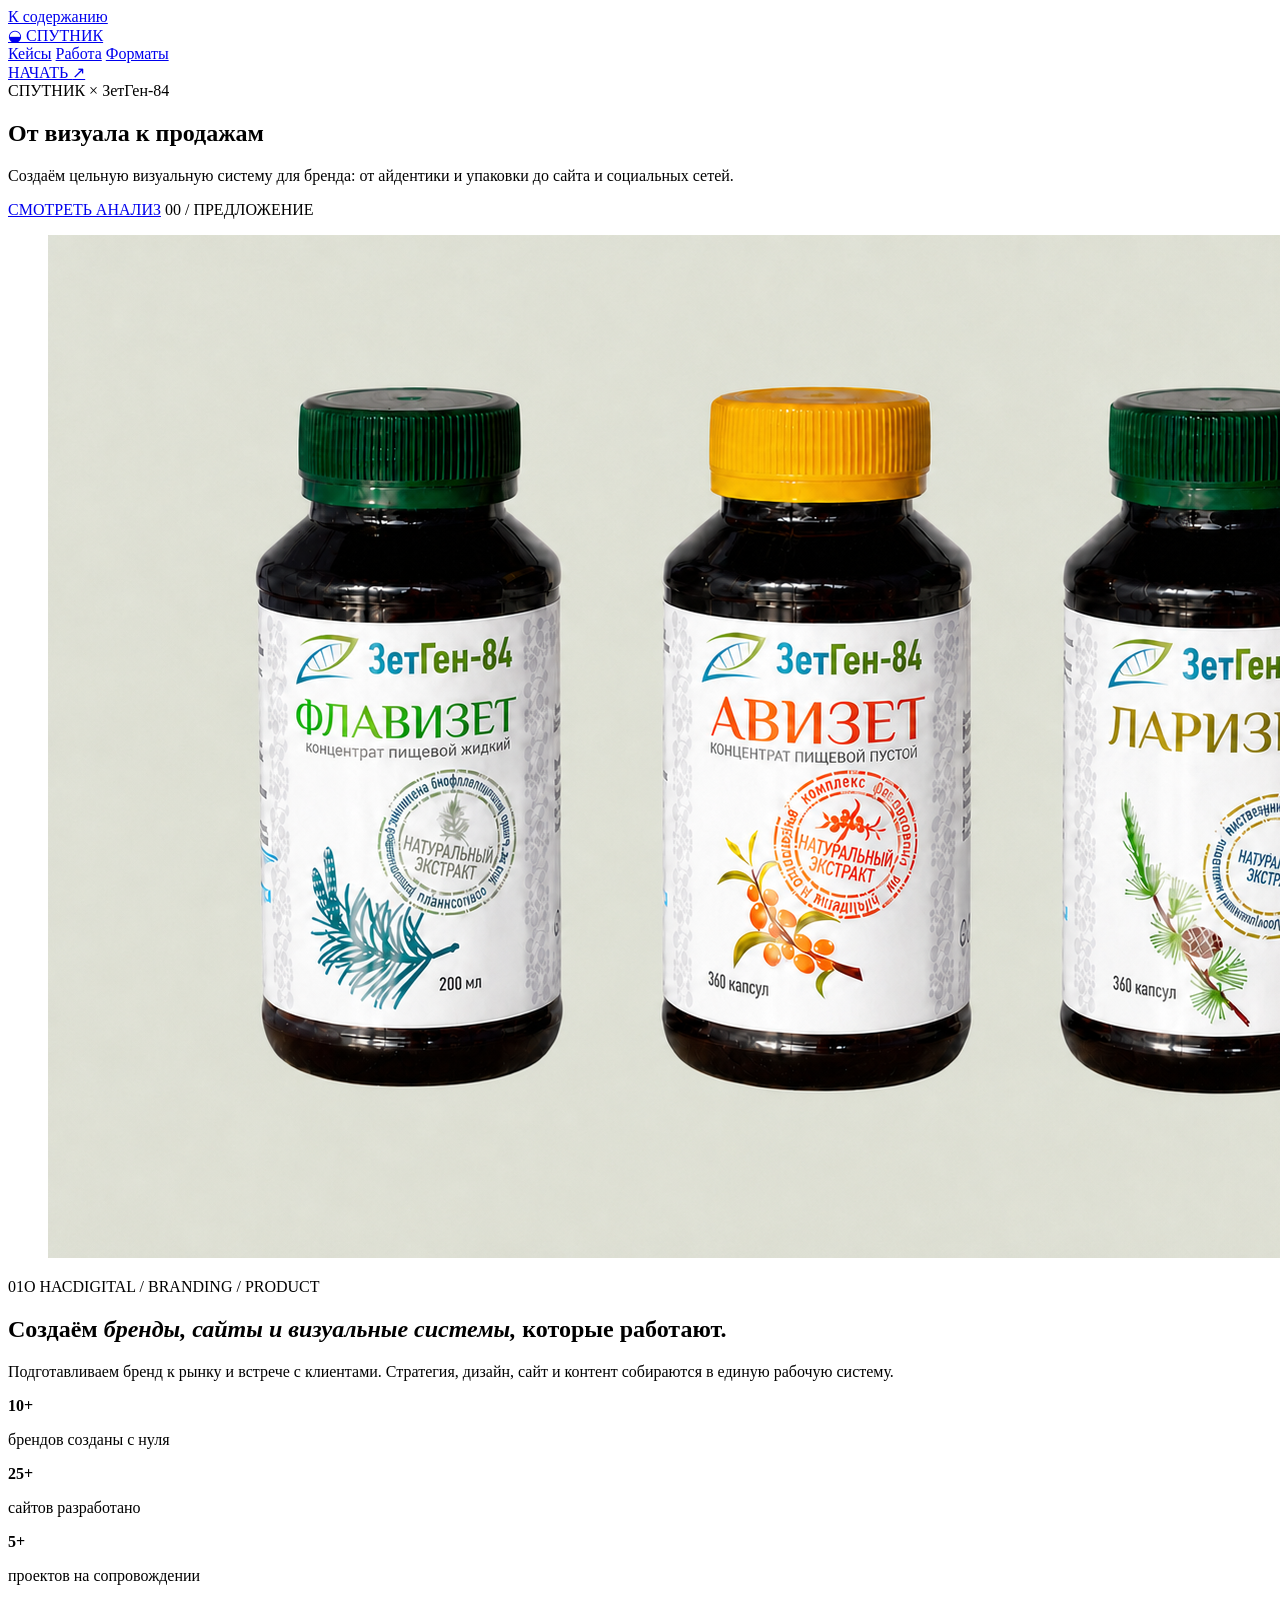
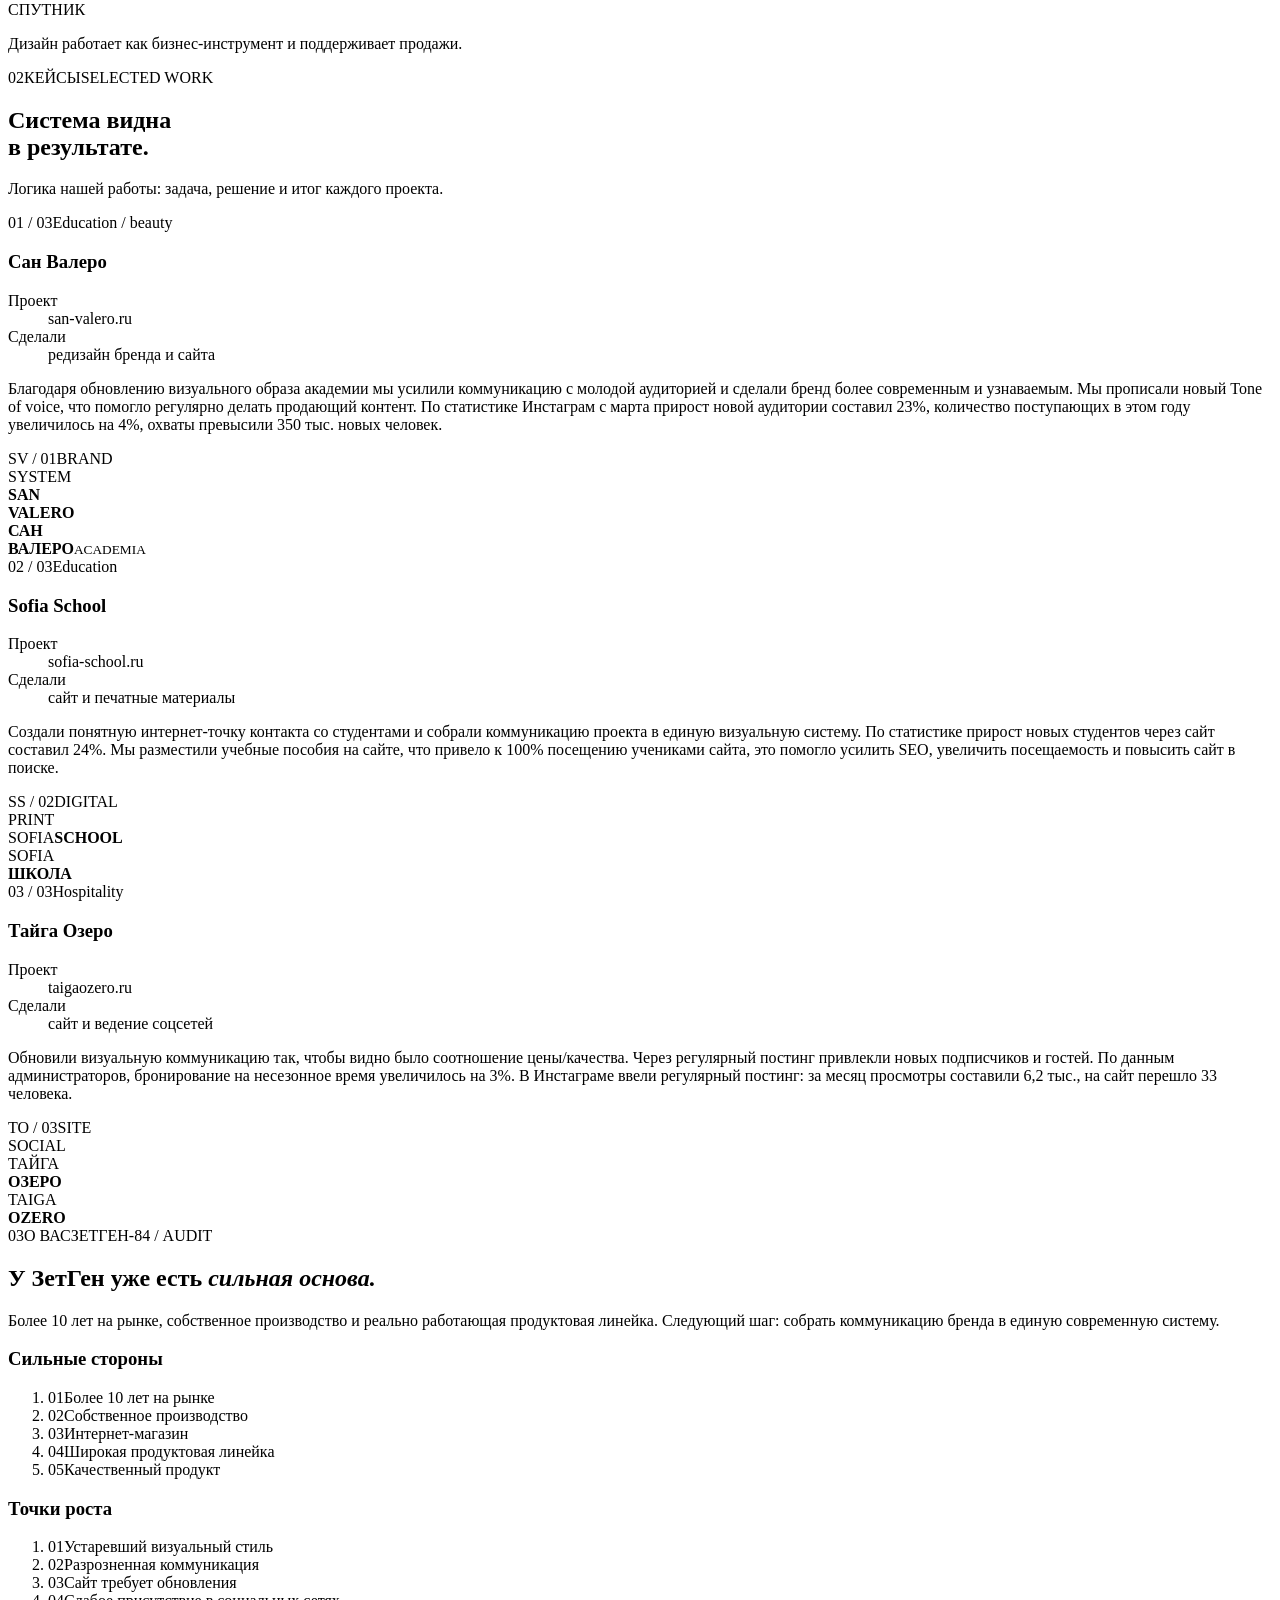
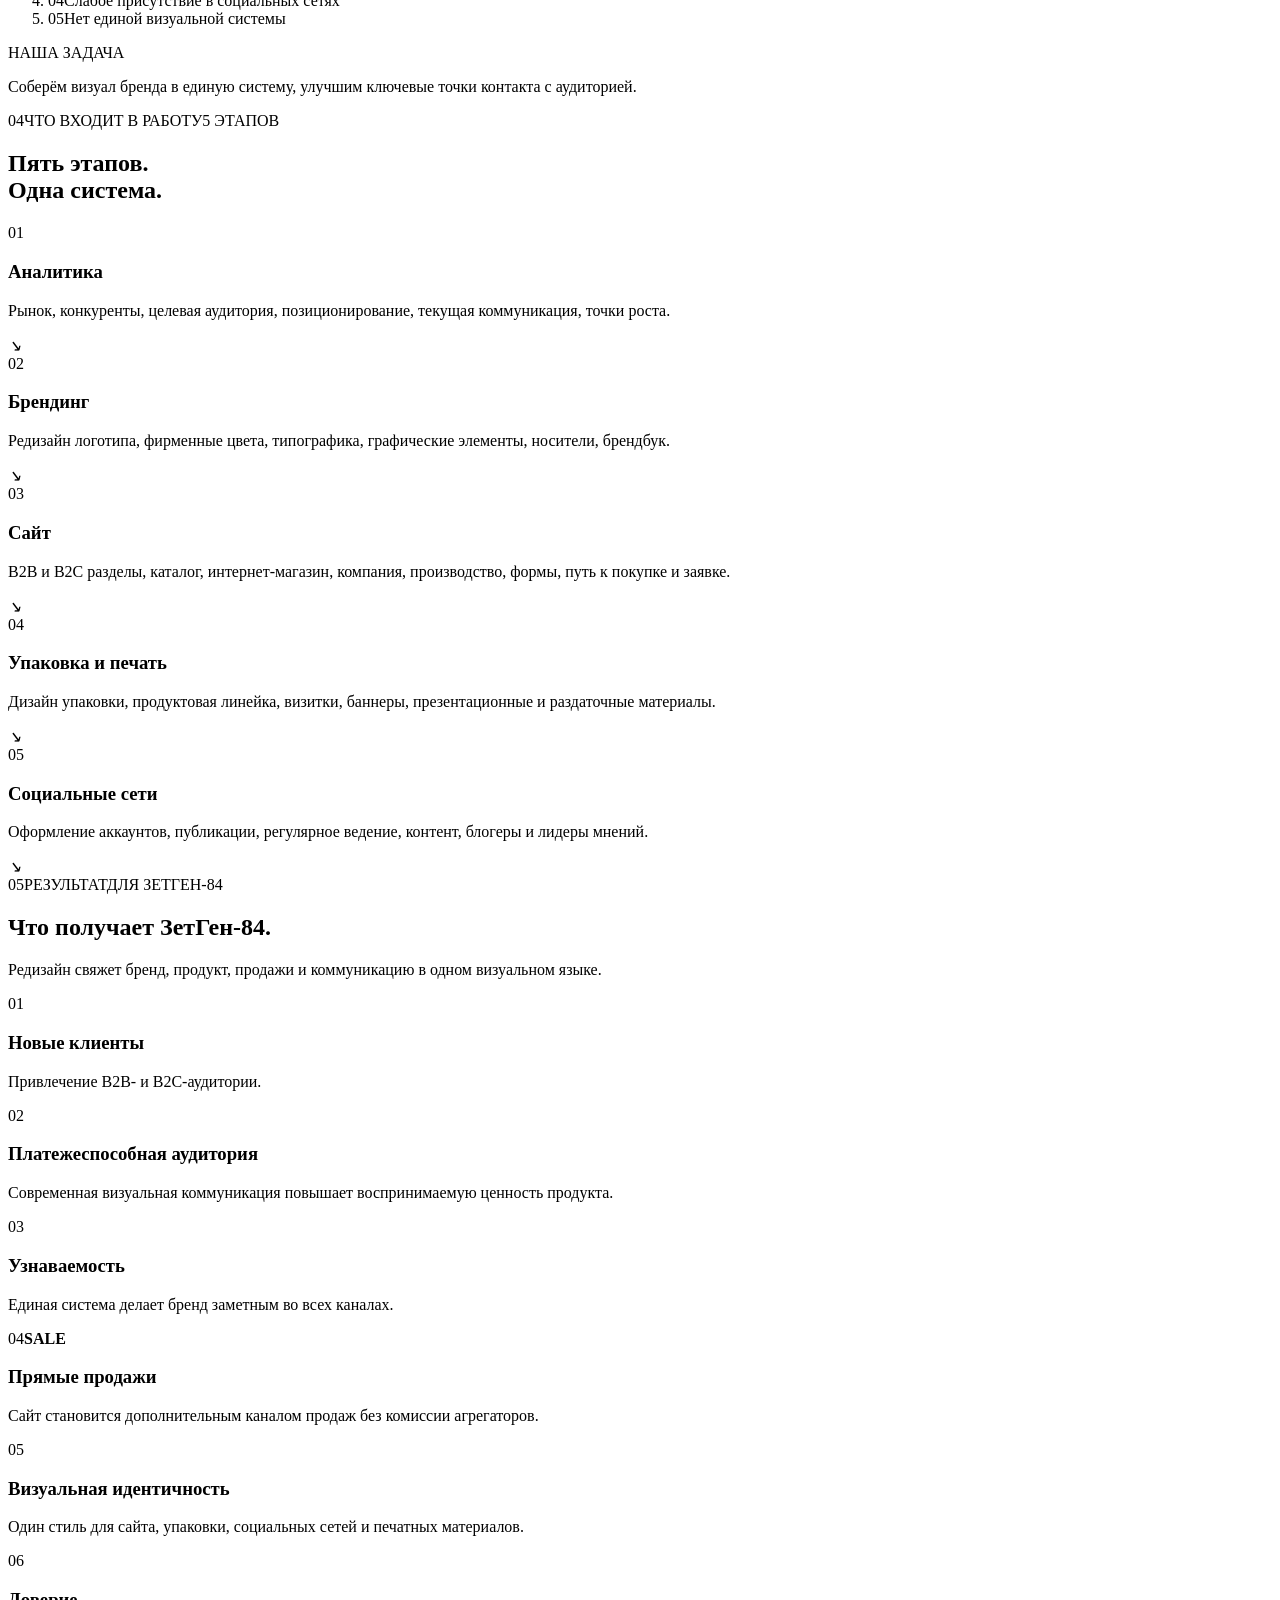
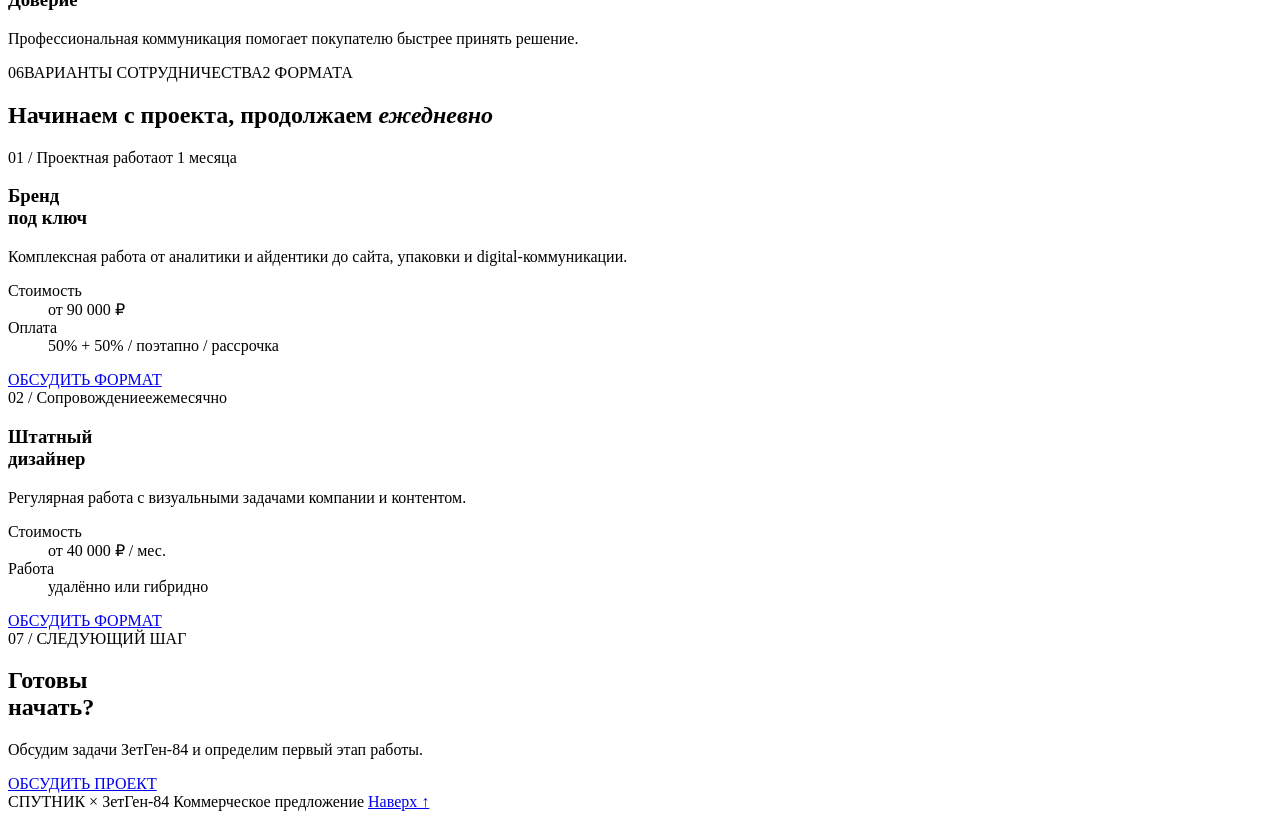
==== final/index.html @ eaac7131 "Add final Figma implementation" ====
<!doctype html>
<html lang="ru">
<head>
  <meta charset="utf-8">
  <meta name="viewport" content="width=device-width, initial-scale=1, viewport-fit=cover">
  <meta name="theme-color" content="#f1f2e9">
  <meta name="description" content="Коммерческое предложение агентства СПУТНИК для ЗетГен-84: брендинг, сайт, упаковка и digital-коммуникация.">
  <title>СПУТНИК × ЗетГен-84 — Final</title>
  <link rel="preconnect" href="https://fonts.googleapis.com">
  <link rel="preconnect" href="https://fonts.gstatic.com" crossorigin>
  <link href="https://fonts.googleapis.com/css2?family=Inter:wght@400;500;600;700&display=swap" rel="stylesheet">
  <link rel="preload" as="image" href="../assets/zetgen-products-clean-ru.png">
  <link rel="stylesheet" href="styles.css">
</head>
<body>
  <a class="skip-link" href="#content">К содержанию</a>
  <div class="page-progress" aria-hidden="true"><span id="pageProgress"></span></div>

  <header class="topbar" id="topbar">
    <a class="brand" href="#hero" aria-label="СПУТНИК — к началу страницы">
      <span class="brand-symbol" aria-hidden="true">◒</span>
      <span>СПУТНИК</span>
    </a>
    <nav class="nav" aria-label="Разделы предложения">
      <a href="#cases">Кейсы</a>
      <a href="#scope">Работа</a>
      <a href="#formats">Форматы</a>
    </nav>
    <a class="nav-cta" href="#final">НАЧАТЬ <span>↗</span></a>
  </header>

  <main id="content">
    <section class="hero" id="hero" aria-labelledby="hero-title">
      <div class="hero-copy">
        <span class="eyebrow reveal">СПУТНИК × ЗетГен-84</span>
        <h1 class="hero-title reveal" id="hero-title">
          <span>От визуала</span>
          <span>к продажам</span>
        </h1>
        <p class="hero-lead reveal">Создаём цельную визуальную систему для бренда: от айдентики и упаковки до сайта и социальных сетей.</p>
        <div class="hero-actions reveal">
          <a class="button button-dark" href="#diagnosis">СМОТРЕТЬ АНАЛИЗ</a>
          <span>00 / ПРЕДЛОЖЕНИЕ</span>
        </div>
      </div>

      <figure class="hero-product reveal">
        <div class="hero-green-base"></div>
        <img src="../assets/zetgen-products-clean-ru.png" alt="Продукция ЗетГен-84" width="1537" height="1023" fetchpriority="high" decoding="async">
      </figure>
      <div class="glass-orbit orbit-a" aria-hidden="true"></div>
      <div class="glass-orbit orbit-b" aria-hidden="true"></div>
    </section>

    <section class="section about" id="about" aria-labelledby="about-title">
      <div class="section-rule reveal"><span>01</span><span>О НАС</span><span>DIGITAL / BRANDING / PRODUCT</span></div>
      <div class="about-intro">
        <h2 class="display reveal" id="about-title">Создаём <em>бренды, сайты и визуальные системы,</em> которые работают.</h2>
        <p class="lead reveal">Подготавливаем бренд к рынку и встрече с клиентами. Стратегия, дизайн, сайт и контент собираются в единую рабочую систему.</p>
      </div>
      <div class="metrics">
        <article class="metric reveal"><strong>10+</strong><p>брендов созданы с нуля</p></article>
        <article class="metric reveal"><strong>25+</strong><p>сайтов разработано</p></article>
        <article class="metric reveal"><strong>5+</strong><p>проектов на сопровождении</p></article>
        <article class="metric metric-note reveal"><span>СПУТНИК</span><p>Дизайн работает как бизнес-инструмент и поддерживает продажи.</p></article>
      </div>
    </section>

    <section class="cases" id="cases" aria-labelledby="cases-title">
      <div class="section cases-head">
        <div class="section-rule section-rule-light reveal"><span>02</span><span>КЕЙСЫ</span><span>SELECTED WORK</span></div>
        <h2 class="display display-light reveal" id="cases-title">Система видна<br>в результате.</h2>
        <p class="lead lead-light reveal">Логика нашей работы: задача, решение и итог каждого проекта.</p>
      </div>

      <div class="case-rail drag-scroll" id="caseRail" tabindex="0" aria-label="Кейсы СПУТНИК">
        <article class="case-card">
          <div class="case-copy">
            <div class="case-top"><span>01 / 03</span><span>Education / beauty</span></div>
            <h3>Сан Валеро</h3>
            <dl>
              <div><dt>Проект</dt><dd>san-valero.ru</dd></div>
              <div><dt>Сделали</dt><dd>редизайн бренда и сайта</dd></div>
            </dl>
            <p>Благодаря обновлению визуального образа академии мы усилили коммуникацию с молодой аудиторией и сделали бренд более современным и узнаваемым. Мы прописали новый Tone of voice, что помогло регулярно делать продающий контент. По статистике Инстаграм с марта прирост новой аудитории составил 23%, количество поступающих в этом году увеличилось на 4%, охваты превысили 350 тыс. новых человек.</p>
          </div>
          <div class="case-poster poster-san" aria-hidden="true">
            <div class="poster-grid"></div>
            <span class="poster-code">SV / 01</span><span class="poster-side">BRAND<br>SYSTEM</span>
            <div class="device device-laptop"><div class="screen screen-pink"><b>SAN<br>VALERO</b></div></div>
            <div class="floating-sheet"><b>САН<br>ВАЛЕРО</b><small>ACADEMIA</small></div>
          </div>
        </article>

        <article class="case-card">
          <div class="case-copy">
            <div class="case-top"><span>02 / 03</span><span>Education</span></div>
            <h3>Sofia School</h3>
            <dl>
              <div><dt>Проект</dt><dd>sofia-school.ru</dd></div>
              <div><dt>Сделали</dt><dd>сайт и печатные материалы</dd></div>
            </dl>
            <p>Создали понятную интернет-точку контакта со студентами и собрали коммуникацию проекта в единую визуальную систему. По статистике прирост новых студентов через сайт составил 24%. Мы разместили учебные пособия на сайте, что привело к 100% посещению учениками сайта, это помогло усилить SEO, увеличить посещаемость и повысить сайт в поиске.</p>
          </div>
          <div class="case-poster poster-sofia" aria-hidden="true">
            <div class="poster-grid"></div>
            <span class="poster-code">SS / 02</span><span class="poster-side">DIGITAL<br>PRINT</span>
            <div class="book"><span>SOFIA</span><b>SCHOOL</b></div>
            <div class="phone"><div class="phone-screen">SOFIA<br><strong>ШКОЛА</strong></div></div>
            <div class="hand-shape"></div>
          </div>
        </article>

        <article class="case-card">
          <div class="case-copy">
            <div class="case-top"><span>03 / 03</span><span>Hospitality</span></div>
            <h3>Тайга Озеро</h3>
            <dl>
              <div><dt>Проект</dt><dd>taigaozero.ru</dd></div>
              <div><dt>Сделали</dt><dd>сайт и ведение соцсетей</dd></div>
            </dl>
            <p>Обновили визуальную коммуникацию так, чтобы видно было соотношение цены/качества. Через регулярный постинг привлекли новых подписчиков и гостей. По данным администраторов, бронирование на несезонное время увеличилось на 3%. В Инстаграме ввели регулярный постинг: за месяц просмотры составили 6,2 тыс., на сайт перешло 33 человека.</p>
          </div>
          <div class="case-poster poster-taiga" aria-hidden="true">
            <div class="poster-grid"></div>
            <span class="poster-code">ТО / 03</span><span class="poster-side">SITE<br>SOCIAL</span>
            <div class="desktop-screen"><div>ТАЙГА<br><b>ОЗЕРО</b></div></div>
            <div class="phone phone-taiga"><div class="phone-screen">TAIGA<br><strong>OZERO</strong></div></div>
          </div>
        </article>
      </div>
      <div class="rail-progress" aria-hidden="true"><span id="caseProgress"></span></div>
    </section>

    <section class="section diagnosis" id="diagnosis" aria-labelledby="diagnosis-title">
      <div class="section-rule reveal"><span>03</span><span>О ВАС</span><span>ЗЕТГЕН-84 / AUDIT</span></div>
      <div class="diagnosis-grid">
        <div class="diagnosis-copy">
          <h2 class="display reveal" id="diagnosis-title">У ЗетГен уже есть <em>сильная основа.</em></h2>
          <p class="lead reveal">Более 10 лет на рынке, собственное производство и реально работающая продуктовая линейка. Следующий шаг: собрать коммуникацию бренда в единую современную систему.</p>
        </div>
        <div class="audit-wrap">
          <article class="audit audit-positive reveal">
            <h3>Сильные стороны</h3>
            <ol>
              <li><span>01</span>Более 10 лет на рынке</li>
              <li><span>02</span>Собственное производство</li>
              <li><span>03</span>Интернет-магазин</li>
              <li><span>04</span>Широкая продуктовая линейка</li>
              <li><span>05</span>Качественный продукт</li>
            </ol>
          </article>
          <article class="audit audit-growth reveal">
            <h3>Точки роста</h3>
            <ol>
              <li><span>01</span>Устаревший визуальный стиль</li>
              <li><span>02</span>Разрозненная коммуникация</li>
              <li><span>03</span>Сайт требует обновления</li>
              <li><span>04</span>Слабое присутствие в социальных сетях</li>
              <li><span>05</span>Нет единой визуальной системы</li>
            </ol>
          </article>
        </div>
      </div>
      <div class="diagnosis-outcome reveal"><span>НАША ЗАДАЧА</span><p>Соберём визуал бренда в единую систему, улучшим ключевые точки контакта с аудиторией.</p></div>
    </section>

    <section class="scope" id="scope" aria-labelledby="scope-title">
      <div class="section">
        <div class="section-rule section-rule-light reveal"><span>04</span><span>ЧТО ВХОДИТ В РАБОТУ</span><span>5 ЭТАПОВ</span></div>
        <h2 class="display display-light scope-title reveal" id="scope-title">Пять этапов.<br>Одна система.</h2>
        <div class="scope-list">
          <article class="scope-row reveal"><span>01</span><h3>Аналитика</h3><p>Рынок, конкуренты, целевая аудитория, позиционирование, текущая коммуникация, точки роста.</p><i>↘</i></article>
          <article class="scope-row reveal"><span>02</span><h3>Брендинг</h3><p>Редизайн логотипа, фирменные цвета, типографика, графические элементы, носители, брендбук.</p><i>↘</i></article>
          <article class="scope-row reveal"><span>03</span><h3>Сайт</h3><p>B2B и B2C разделы, каталог, интернет-магазин, компания, производство, формы, путь к покупке и заявке.</p><i>↘</i></article>
          <article class="scope-row reveal"><span>04</span><h3>Упаковка и печать</h3><p>Дизайн упаковки, продуктовая линейка, визитки, баннеры, презентационные и раздаточные материалы.</p><i>↘</i></article>
          <article class="scope-row reveal"><span>05</span><h3>Социальные сети</h3><p>Оформление аккаунтов, публикации, регулярное ведение, контент, блогеры и лидеры мнений.</p><i>↘</i></article>
        </div>
      </div>
    </section>

    <section class="section benefits" id="benefits" aria-labelledby="benefits-title">
      <div class="section-rule reveal"><span>05</span><span>РЕЗУЛЬТАТ</span><span>ДЛЯ ЗЕТГЕН-84</span></div>
      <div class="benefits-head">
        <h2 class="display reveal" id="benefits-title">Что получает ЗетГен-84.</h2>
        <p class="lead reveal">Редизайн свяжет бренд, продукт, продажи и коммуникацию в одном визуальном языке.</p>
      </div>
      <div class="bento">
        <article class="benefit benefit-large reveal"><span>01</span><div><h3>Новые клиенты</h3><p>Привлечение B2B- и B2C-аудитории.</p></div></article>
        <article class="benefit benefit-dark reveal"><span>02</span><div><h3>Платежеспособная аудитория</h3><p>Современная визуальная коммуникация повышает воспринимаемую ценность продукта.</p></div></article>
        <article class="benefit benefit-line reveal"><span>03</span><div><h3>Узнаваемость</h3><p>Единая система делает бренд заметным во всех каналах.</p></div></article>
        <article class="benefit benefit-sale reveal"><span>04</span><b>SALE</b><div><h3>Прямые продажи</h3><p>Сайт становится дополнительным каналом продаж без комиссии агрегаторов.</p></div></article>
        <article class="benefit benefit-soft reveal"><span>05</span><div><h3>Визуальная идентичность</h3><p>Один стиль для сайта, упаковки, социальных сетей и печатных материалов.</p></div></article>
        <article class="benefit benefit-green reveal"><span>06</span><div><h3>Доверие</h3><p>Профессиональная коммуникация помогает покупателю быстрее принять решение.</p></div></article>
      </div>
    </section>

    <section class="formats" id="formats" aria-labelledby="formats-title">
      <div class="section">
        <div class="section-rule section-rule-light reveal"><span>06</span><span>ВАРИАНТЫ СОТРУДНИЧЕСТВА</span><span>2 ФОРМАТА</span></div>
        <h2 class="display display-light formats-title reveal" id="formats-title">Начинаем с проекта, продолжаем <em>ежедневно</em></h2>
        <div class="format-grid">
          <article class="format-card reveal">
            <div class="format-top"><span>01 / Проектная работа</span><span>от 1 месяца</span></div>
            <h3>Бренд<br>под ключ</h3>
            <p>Комплексная работа от аналитики и айдентики до сайта, упаковки и digital-коммуникации.</p>
            <dl><div><dt>Стоимость</dt><dd>от 90 000 ₽</dd></div><div><dt>Оплата</dt><dd>50% + 50% / поэтапно / рассрочка</dd></div></dl>
            <a class="button button-outline" href="#final">ОБСУДИТЬ ФОРМАТ</a>
          </article>
          <article class="format-card format-alt reveal">
            <div class="format-top"><span>02 / Сопровождение</span><span>ежемесячно</span></div>
            <h3>Штатный<br>дизайнер</h3>
            <p>Регулярная работа с визуальными задачами компании и контентом.</p>
            <dl><div><dt>Стоимость</dt><dd>от 40 000 ₽ / мес.</dd></div><div><dt>Работа</dt><dd>удалённо или гибридно</dd></div></dl>
            <a class="button button-outline" href="#final">ОБСУДИТЬ ФОРМАТ</a>
          </article>
        </div>
      </div>
    </section>

    <section class="final" id="final" aria-labelledby="final-title">
      <div class="final-grid" aria-hidden="true"></div>
      <div class="final-copy reveal">
        <span>07 / СЛЕДУЮЩИЙ ШАГ</span>
        <h2 id="final-title">Готовы<br>начать?</h2>
        <p>Обсудим задачи ЗетГен-84 и определим первый этап работы.</p>
        <a class="button button-white" href="https://t.me/zayra61" target="_blank" rel="noopener noreferrer">ОБСУДИТЬ ПРОЕКТ</a>
      </div>
      <div class="final-object" aria-hidden="true"><div class="lens lens-a"></div><div class="lens lens-b"></div></div>
      <footer class="footer">
        <span>СПУТНИК × ЗетГен-84</span>
        <span>Коммерческое предложение</span>
        <a href="#hero">Наверх ↑</a>
      </footer>
    </section>
  </main>

  <script src="app.js" defer></script>
</body>
</html>
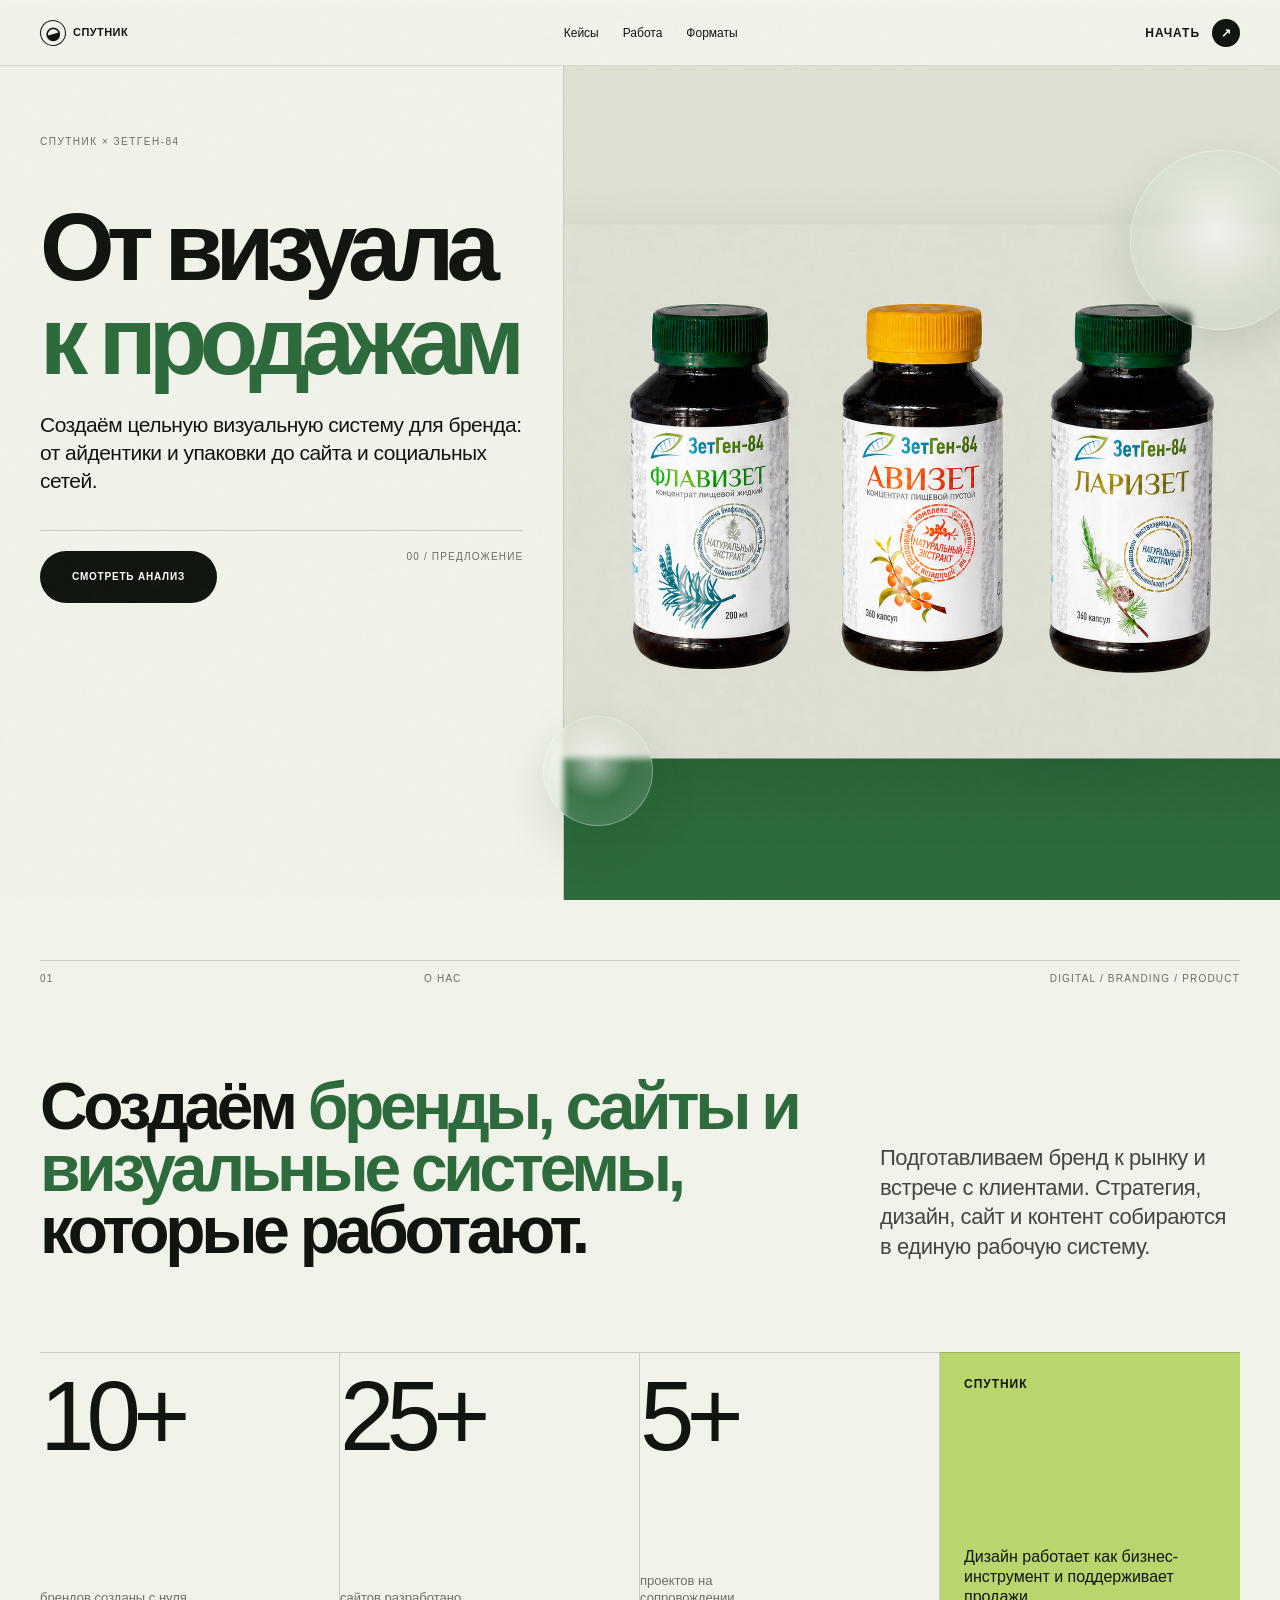
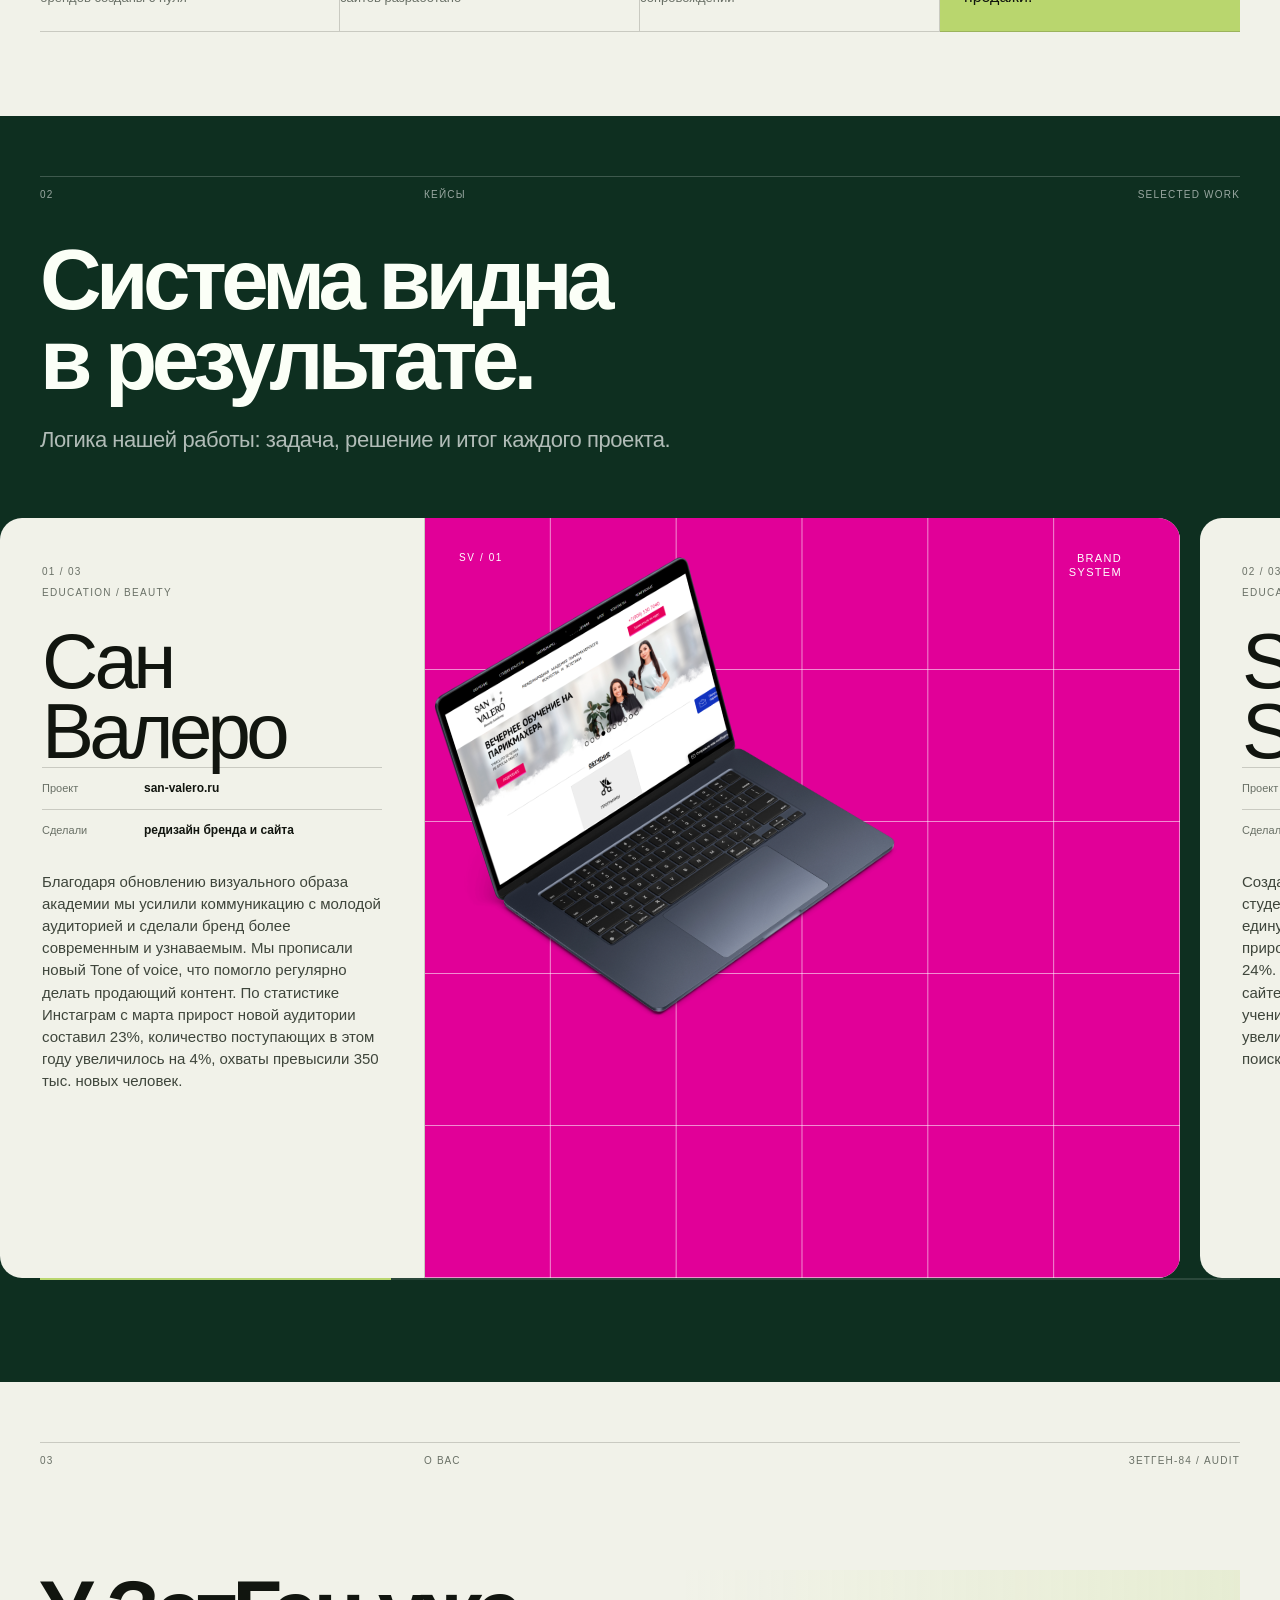
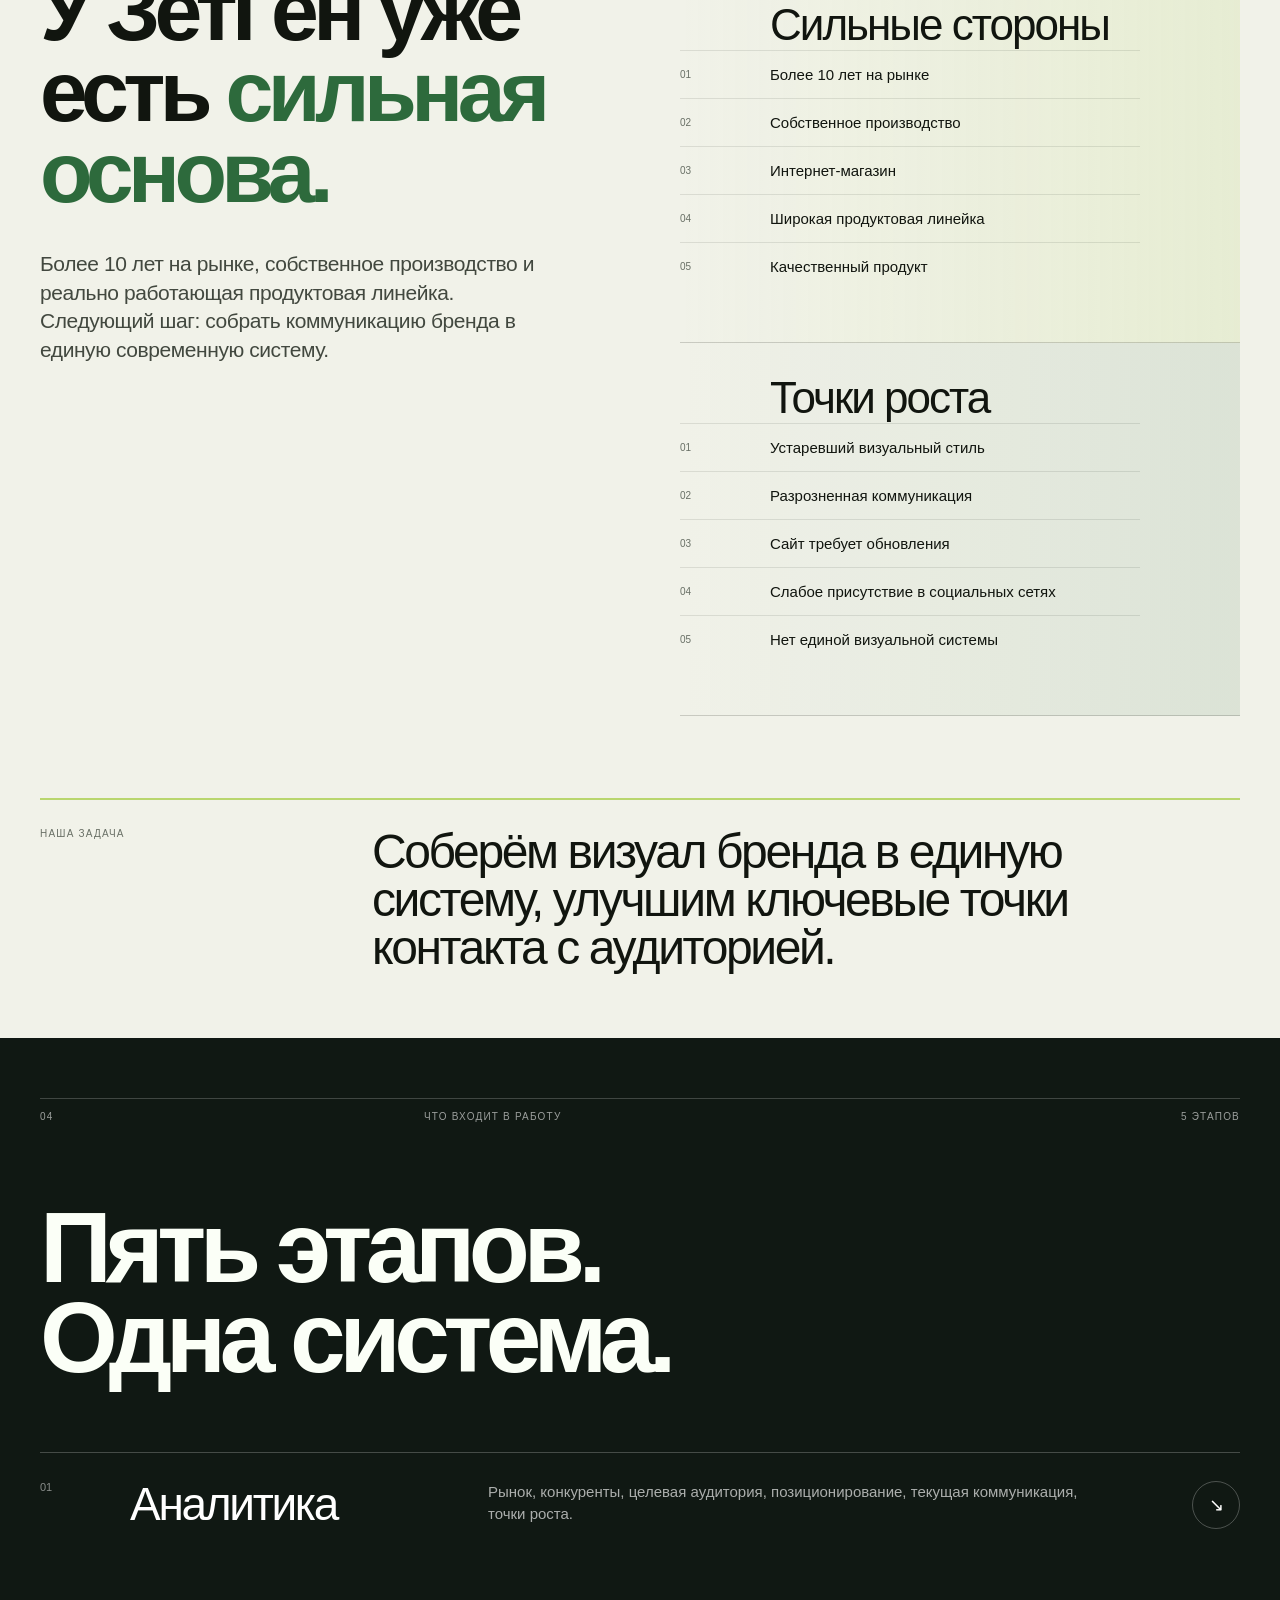
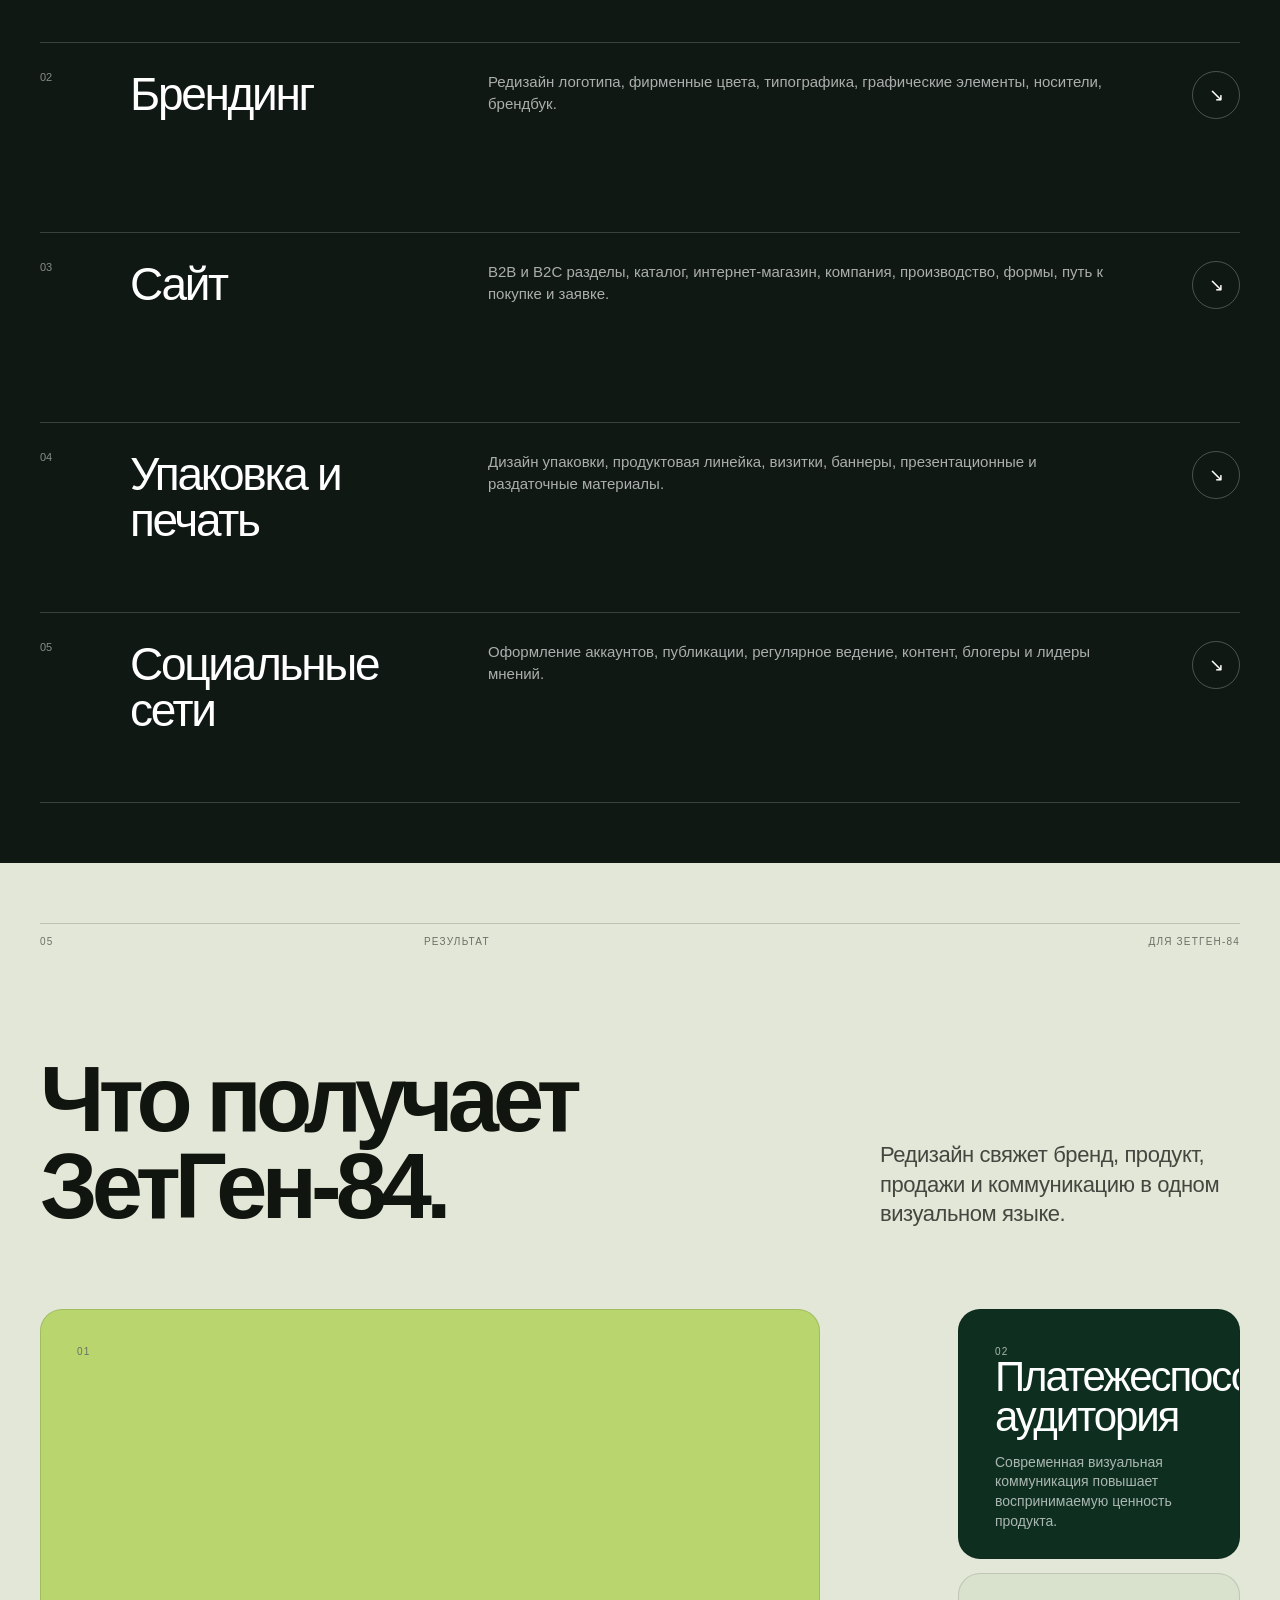
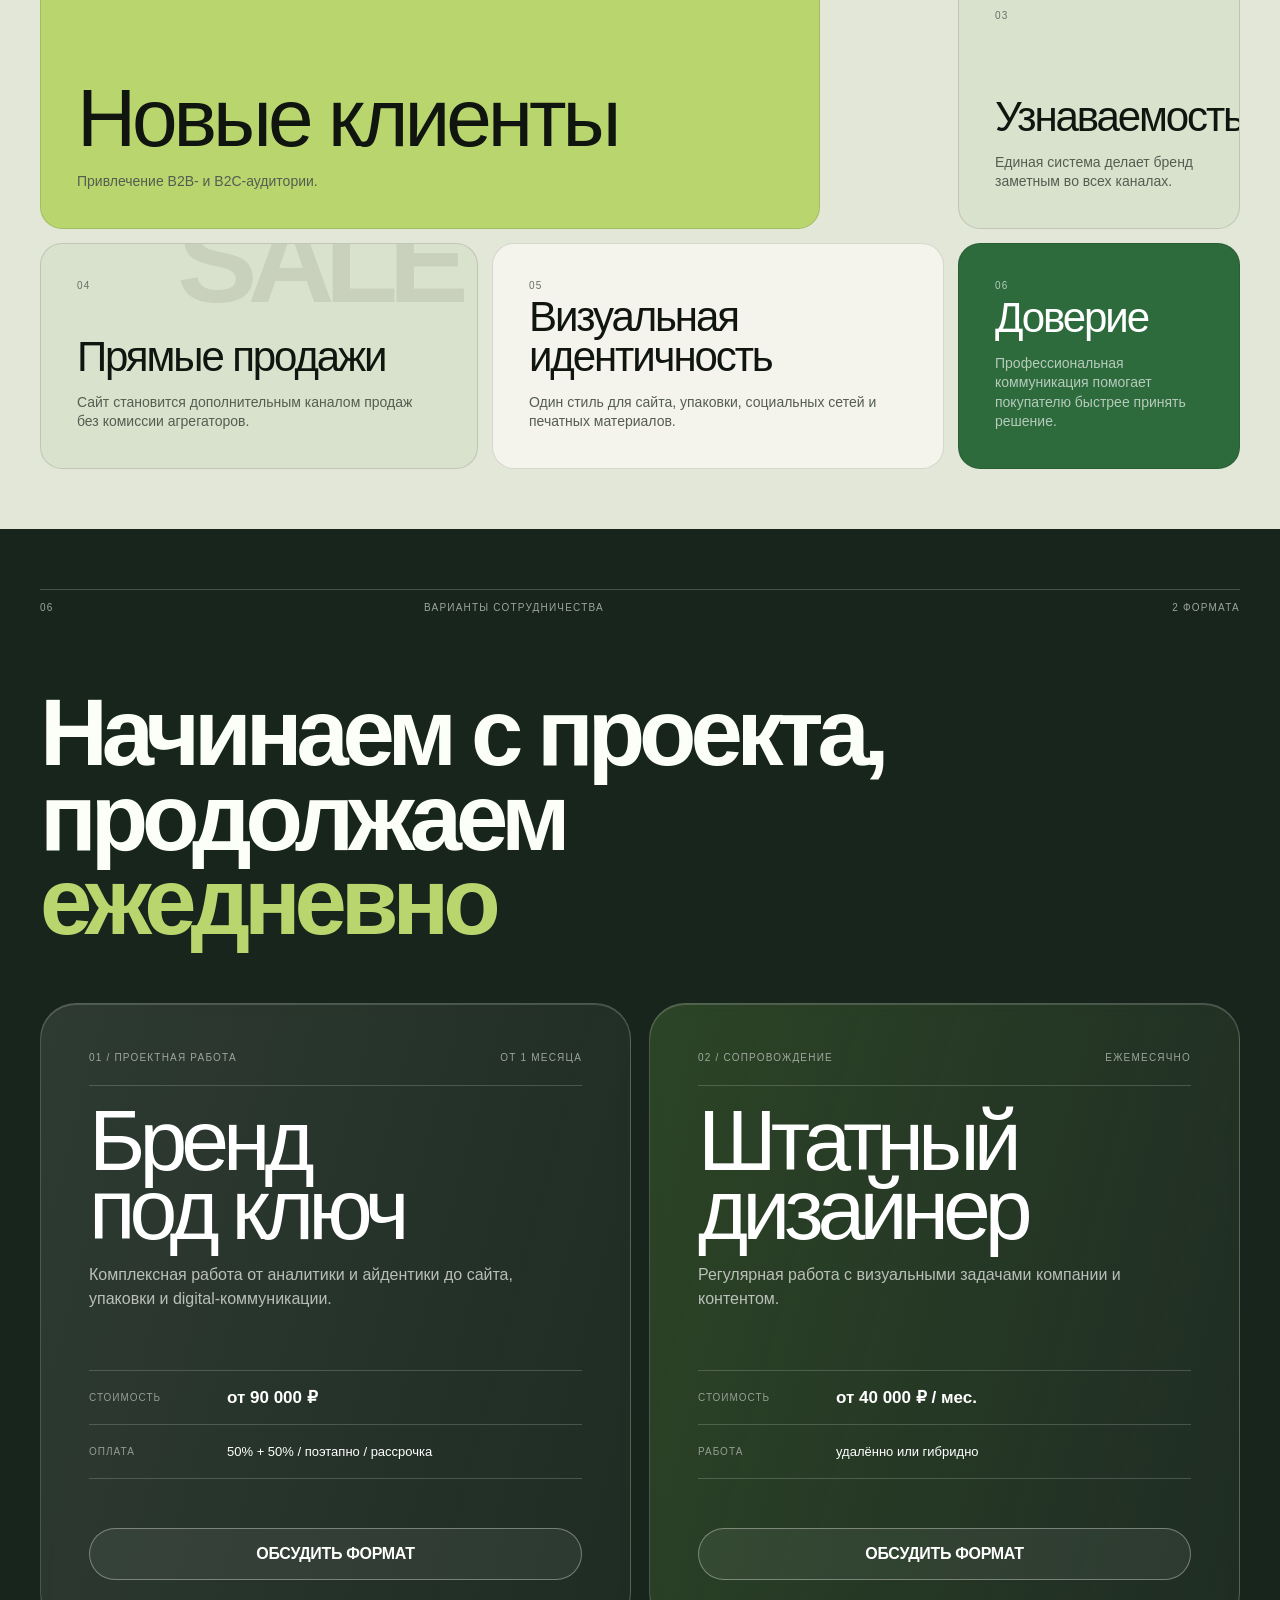
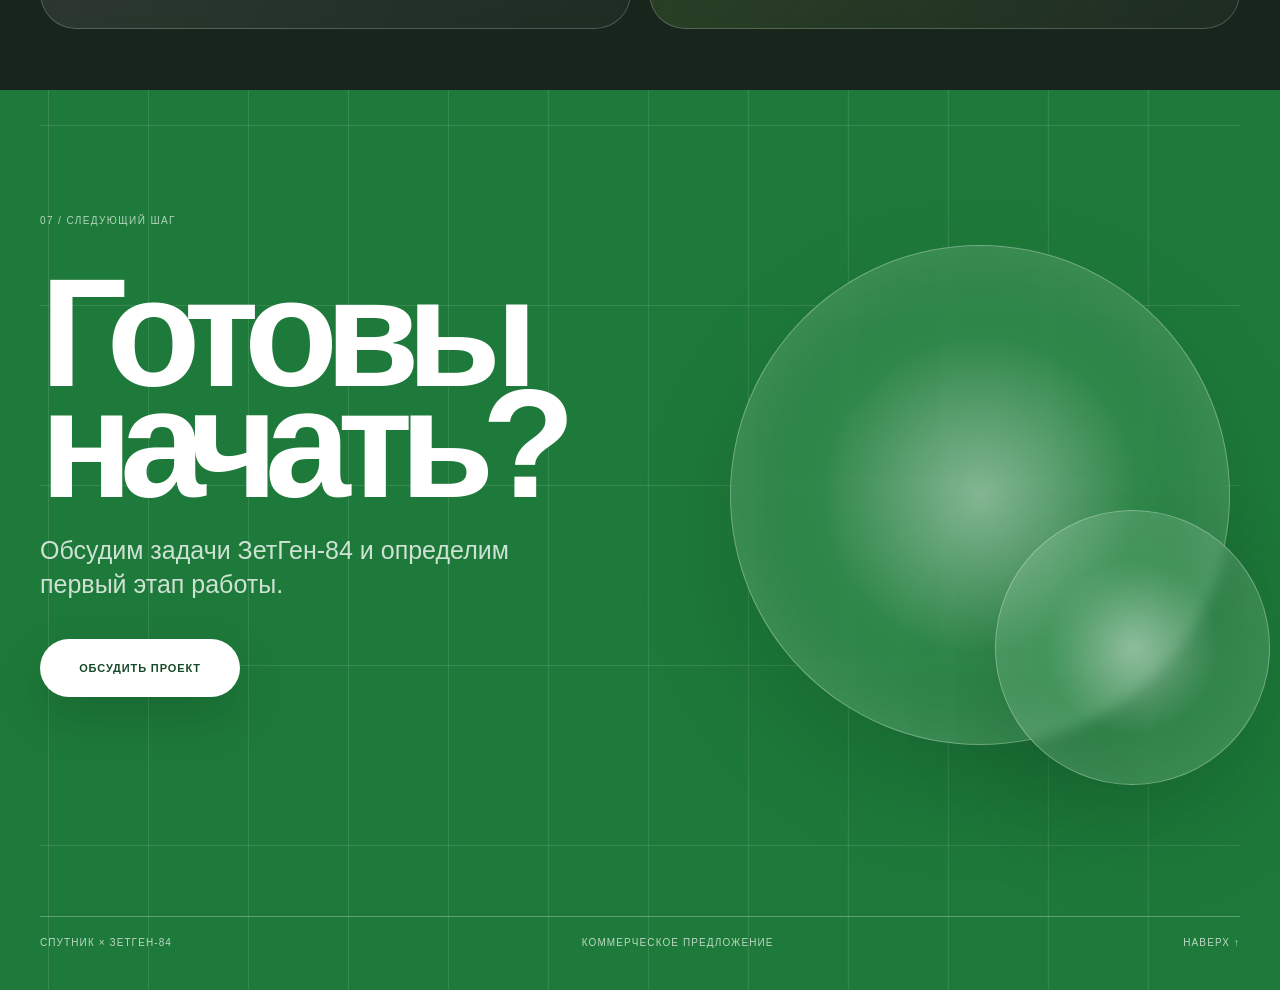
==== commit b0a27530: "Load rebuilt mobile CSS before first layout" ====
--- a/final/index.html
+++ b/final/index.html
@@ -11,6 +11,7 @@
   <link href="https://fonts.googleapis.com/css2?family=Inter:wght@400;500;600;700&display=swap" rel="stylesheet">
   <link rel="preload" as="image" href="../assets/zetgen-products-clean-ru.png">
   <link rel="stylesheet" href="styles.css">
+  <link rel="stylesheet" href="mobile.css?v=20260815-2">
 </head>
 <body>
   <a class="skip-link" href="#content">К содержанию</a>
--- a/final/styles.css
+++ b/final/styles.css
@@ -0,0 +1,258 @@
+@charset "UTF-8";
+
+:root{
+  --paper:#f1f2e9;
+  --paper-2:#e3e7d8;
+  --ink:#11150f;
+  --muted:#697066;
+  --green:#2d6a3c;
+  --deep:#0e2f20;
+  --dark:#101813;
+  --dark-2:#17251c;
+  --lime:#b9d66e;
+  --line:rgba(17,21,15,.18);
+  --light-line:rgba(255,255,255,.2);
+  --white:#fbfff7;
+  --radius:22px;
+}
+
+*{box-sizing:border-box}
+html{scroll-behavior:smooth;background:var(--paper)}
+body{
+  margin:0;
+  min-width:320px;
+  color:var(--ink);
+  background:var(--paper);
+  font-family:"Inter",Arial,sans-serif;
+  -webkit-font-smoothing:antialiased;
+  text-rendering:optimizeLegibility;
+}
+body::before{
+  content:"";
+  position:fixed;
+  inset:0;
+  pointer-events:none;
+  opacity:.025;
+  z-index:1000;
+  background-image:url("data:image/svg+xml,%3Csvg viewBox='0 0 180 180' xmlns='http://www.w3.org/2000/svg'%3E%3Cfilter id='n'%3E%3CfeTurbulence type='fractalNoise' baseFrequency='.9' numOctaves='4' stitchTiles='stitch'/%3E%3C/filter%3E%3Crect width='100%25' height='100%25' filter='url(%23n)' opacity='.7'/%3E%3C/svg%3E");
+}
+a{color:inherit;text-decoration:none}
+button,a{-webkit-tap-highlight-color:transparent}
+img{display:block;max-width:100%}
+h1,h2,h3,p{margin:0}
+em{font-style:normal;color:var(--green)}
+.skip-link{position:fixed;left:16px;top:-80px;z-index:1100;background:#fff;padding:12px 16px;border-radius:8px}
+.skip-link:focus{top:16px}
+
+.page-progress{position:fixed;left:0;right:0;top:0;height:2px;z-index:1200;background:rgba(255,255,255,.12)}
+.page-progress span{display:block;height:100%;width:0;background:var(--lime);will-change:width}
+
+.topbar{
+  position:sticky;top:0;height:66px;display:flex;align-items:center;justify-content:space-between;padding:0 40px;z-index:900;
+  background:rgba(241,242,233,.84);backdrop-filter:blur(18px);border-bottom:1px solid rgba(17,21,15,.11)
+}
+.brand{width:116px;display:flex;align-items:center;gap:7px;font-size:11px;line-height:1;font-weight:700;letter-spacing:.04em}
+.brand-symbol{width:26px;height:26px;display:grid;place-items:center;border:1px solid var(--ink);border-radius:50%;font-size:17px;transform:rotate(-16deg)}
+.nav{display:flex;gap:24px;font-size:12px}
+.nav a{position:relative}
+.nav a::after{content:"";position:absolute;left:0;right:100%;bottom:-5px;height:1px;background:var(--ink);transition:right .28s ease}
+.nav a:hover::after{right:0}
+.nav-cta{display:flex;align-items:center;gap:12px;font-size:12px;font-weight:700;letter-spacing:.08em}
+.nav-cta span{width:28px;height:28px;display:grid;place-items:center;border-radius:50%;background:var(--ink);color:white;transition:transform .25s ease}
+.nav-cta:hover span{transform:rotate(45deg)}
+
+.hero{position:relative;min-height:834px;display:grid;grid-template-columns:minmax(500px,44.1%) 1fr;overflow:hidden;background:var(--paper)}
+.hero-copy{min-height:834px;padding:70px 40px 38px;border-right:1px solid var(--line);display:flex;flex-direction:column}
+.eyebrow{font-size:10px;line-height:1.2;color:var(--muted);letter-spacing:.15em;text-transform:uppercase}
+.hero-title{margin-top:60px;font-size:clamp(82px,7.5vw,108px);line-height:.82;letter-spacing:-.083em;font-weight:600;white-space:nowrap}
+.hero-title span{display:block}
+.hero-title span+span{margin-top:.16em;color:var(--green)}
+.hero-lead{margin-top:30px;max-width:520px;font-size:21px;line-height:1.35;letter-spacing:-.025em}
+.hero-actions{margin-top:34px;padding-top:20px;border-top:1px solid var(--line);min-height:76px;display:flex;align-items:flex-start;justify-content:space-between;gap:24px;color:var(--muted);font-size:10px;letter-spacing:.12em}
+.button{display:inline-flex;align-items:center;justify-content:center;min-height:52px;padding:0 32px;border-radius:999px;font-size:10px;line-height:1;font-weight:700;letter-spacing:.08em;text-transform:uppercase;transition:transform .22s ease,background .22s ease,color .22s ease,border-color .22s ease}
+.button:hover{transform:translateY(-2px)}
+.button-dark{background:var(--ink);color:#fff}
+.hero-product{position:relative;min-width:0;min-height:834px;margin:0;overflow:hidden;background:#dde1d2}
+.hero-green-base{position:absolute;left:0;right:0;bottom:0;height:30.7%;background:var(--green)}
+.hero-product::before,.hero-product::after{content:"";position:absolute;bottom:20%;width:20%;height:9%;background:#153c1e;filter:blur(28px);opacity:.68;border-radius:50%}
+.hero-product::before{left:18%}
+.hero-product::after{right:18%}
+.hero-product img{position:absolute;z-index:2;width:112%;max-width:none;left:50%;top:51%;transform:translate(-50%,-50%);object-fit:contain;filter:drop-shadow(0 24px 30px rgba(20,60,30,.2))}
+.glass-orbit{position:absolute;z-index:4;border:1px solid rgba(255,255,255,.4);backdrop-filter:blur(3px);border-radius:50%;box-shadow:0 20px 50px rgba(4,47,18,.12),inset 0 0 40px rgba(255,255,255,.16);background:radial-gradient(circle at 48% 43%,rgba(255,255,255,.58),rgba(206,255,217,.08) 43%,rgba(113,172,129,.12) 72%,rgba(20,88,41,.14))}
+.orbit-a{width:180px;height:180px;right:-30px;top:84px}
+.orbit-b{width:110px;height:110px;left:42.4%;bottom:74px}
+
+.section{padding:60px 40px}
+.section-rule{height:32px;padding-top:12px;border-top:1px solid var(--line);display:grid;grid-template-columns:360px 420px 1fr;gap:24px;color:var(--muted);font-size:10px;line-height:1.2;letter-spacing:.12em;text-transform:uppercase}
+.section-rule span:last-child{text-align:right}
+.section-rule-light{color:rgba(255,255,255,.58);border-color:var(--light-line)}
+.display{font-size:clamp(58px,5.15vw,74px);line-height:.94;letter-spacing:-.065em;font-weight:600}
+.display-light{color:var(--white)}
+.lead{font-size:22px;line-height:1.35;letter-spacing:-.02em;color:#42483f}
+.lead-light{color:rgba(255,255,255,.68)}
+
+.about{min-height:816px;background:var(--paper)}
+.about-intro{margin-top:84px;display:grid;grid-template-columns:minmax(0,910px) 360px;justify-content:space-between;align-items:end;gap:70px}
+.about-intro .display{max-width:910px}
+.metrics{margin-top:90px;height:280px;display:grid;grid-template-columns:repeat(4,1fr)}
+.metric{min-width:0;padding:24px 20px 24px 0;border-top:1px solid var(--line);border-bottom:1px solid var(--line);border-right:1px solid var(--line);display:flex;flex-direction:column;justify-content:space-between}
+.metric strong{font-size:clamp(76px,7.65vw,110px);font-weight:500;line-height:.8;letter-spacing:-.08em}
+.metric p{max-width:165px;color:var(--muted);font-size:13px;line-height:1.35}
+.metric-note{padding:24px;background:var(--lime);border-right:0}
+.metric-note span{font-size:12px;font-weight:700;letter-spacing:.08em}
+.metric-note p{font-size:16px;line-height:1.25;color:var(--ink);max-width:220px}
+
+.cases{min-height:1266px;padding-bottom:60px;background:var(--deep);color:#fff;overflow:hidden}
+.cases-head{padding-bottom:0}
+.cases-head .display{margin-top:32px;font-size:clamp(76px,6.67vw,96px);max-width:840px}
+.cases-head .lead{margin-top:24px;max-width:720px}
+.case-rail{margin-top:64px;height:760px;display:flex;gap:20px;padding:0 40px 12px;overflow-x:auto;overflow-y:hidden;scrollbar-width:none;scroll-snap-type:x mandatory;overscroll-behavior-x:contain;cursor:grab}
+.case-rail::-webkit-scrollbar{display:none}
+.case-rail.is-dragging{cursor:grabbing;scroll-snap-type:none}
+.case-card{flex:0 0 1180px;height:760px;display:grid;grid-template-columns:425px 755px;border-radius:22px;overflow:hidden;background:var(--paper);color:var(--ink);scroll-snap-align:start}
+.case-copy{padding:48px 42px;border-right:1px solid var(--line);display:flex;flex-direction:column}
+.case-top{height:40px;display:flex;flex-direction:column;gap:10px;font-size:10px;color:var(--muted);letter-spacing:.13em;text-transform:uppercase}
+.case-copy h3{margin-top:20px;min-height:140px;font-size:78px;line-height:.9;font-weight:500;letter-spacing:-.06em}
+.case-copy dl{margin:0 0 20px}
+.case-copy dl div{min-height:42px;display:grid;grid-template-columns:90px 1fr;gap:12px;align-items:center;border-top:1px solid var(--line)}
+.case-copy dt{font-size:11px;color:var(--muted)}
+.case-copy dd{margin:0;font-size:12px;font-weight:700}
+.case-copy>p{font-size:15px;line-height:1.48;color:#3e453b}
+.case-poster{position:relative;overflow:hidden}
+.poster-san{background:#e10098}
+.poster-sofia{background:#4a3b69}
+.poster-taiga{background:#1e4b36}
+.poster-grid{position:absolute;inset:0;opacity:.45;background-image:linear-gradient(to right,transparent calc(16.666% - .5px),rgba(255,255,255,.55) calc(16.666% - .5px),rgba(255,255,255,.55) calc(16.666% + .5px),transparent calc(16.666% + .5px)),linear-gradient(to bottom,transparent calc(20% - .5px),rgba(255,255,255,.55) calc(20% - .5px),rgba(255,255,255,.55) calc(20% + .5px),transparent calc(20% + .5px));background-size:16.666% 100%,100% 20%}
+.poster-code,.poster-side{position:absolute;z-index:2;top:34px;color:#fff;font-size:10px;letter-spacing:.16em}
+.poster-code{left:34px}
+.poster-side{right:58px;text-align:right;font-size:11px;line-height:1.25}
+.device-laptop{position:absolute;width:66%;height:43%;left:-7%;top:15%;padding:8px 8px 17px;border-radius:12px;background:linear-gradient(145deg,#ddd,#888);box-shadow:0 28px 60px rgba(0,0,0,.28);transform:rotate(-5deg)}
+.device-laptop::after{content:"";position:absolute;left:-8%;right:-8%;bottom:-12px;height:14px;background:linear-gradient(#bbb,#777);border-radius:3px 3px 14px 14px}
+.screen{width:100%;height:100%;border-radius:5px;overflow:hidden}
+.screen-pink{display:grid;place-items:center;background:#fff;color:#e10098;font-size:48px;line-height:.85;letter-spacing:-.07em}
+.floating-sheet{position:absolute;width:44%;height:55%;right:-2%;bottom:7%;transform:rotate(4deg);background:#fff;color:#111;box-shadow:0 24px 45px rgba(0,0,0,.22);display:flex;flex-direction:column;justify-content:center;padding:30px;font-size:48px;line-height:.82;letter-spacing:-.07em}
+.floating-sheet small{margin-top:24px;font-size:10px;letter-spacing:.18em;color:#e10098}
+.book{position:absolute;width:51%;height:51%;left:2%;bottom:8%;padding:30px;transform:rotate(-8deg);background:#eef0e8;box-shadow:0 22px 50px rgba(0,0,0,.25);color:#4a3b69}
+.book::before{content:"";position:absolute;top:0;bottom:0;left:50%;width:1px;background:rgba(74,59,105,.25)}
+.book span{display:block;font-size:12px;letter-spacing:.16em}
+.book b{position:absolute;left:30px;bottom:30px;font-size:55px;line-height:.88;letter-spacing:-.08em}
+.phone{position:absolute;width:30%;height:69%;right:7%;top:12%;padding:8px;border-radius:34px;background:#111;box-shadow:0 30px 60px rgba(0,0,0,.3);transform:rotate(5deg)}
+.phone::before{content:"";position:absolute;width:36%;height:16px;top:8px;left:32%;background:#111;border-radius:0 0 10px 10px;z-index:3}
+.phone-screen{width:100%;height:100%;border-radius:27px;background:#f0e9ff;color:#4a3b69;display:flex;flex-direction:column;align-items:center;justify-content:center;font-size:17px;line-height:1.1;text-align:center}
+.phone-screen strong{font-size:27px}
+.hand-shape{position:absolute;width:44%;height:34%;right:-8%;bottom:-9%;background:#c39a86;border-radius:52% 48% 0 0/70% 55% 0 0;transform:rotate(-18deg);filter:drop-shadow(0 18px 25px rgba(0,0,0,.15))}
+.desktop-screen{position:absolute;width:73%;height:53%;left:2%;top:27%;padding:12px;background:#171717;box-shadow:0 25px 50px rgba(0,0,0,.3)}
+.desktop-screen::after{content:"";position:absolute;left:38%;right:38%;height:75px;bottom:-75px;background:#191919;clip-path:polygon(40% 0,60% 0,100% 100%,0 100%)}
+.desktop-screen>div{width:100%;height:100%;display:flex;align-items:center;justify-content:center;background:linear-gradient(150deg,#162c20,#5d865c);color:#f1f2e9;font-size:42px;line-height:.9;letter-spacing:-.05em}
+.phone-taiga{right:-4%;top:36%;height:58%;width:27%;transform:rotate(2deg)}
+.phone-taiga .phone-screen{background:#e7f1e4;color:#1e4b36}
+.rail-progress{height:2px;margin:0 40px;background:rgba(255,255,255,.12)}
+.rail-progress span{display:block;height:100%;width:28%;background:var(--lime);transition:width .1s linear}
+
+.diagnosis{min-height:1210px;background:var(--paper)}
+.diagnosis-grid{margin-top:96px;display:grid;grid-template-columns:560px minmax(0,720px);gap:80px}
+.diagnosis-copy .display{font-size:86px}
+.diagnosis-copy .lead{margin-top:38px;max-width:500px;font-size:21px}
+.audit-wrap{display:flex;flex-direction:column}
+.audit{width:100%;min-height:372px;padding:30px 100px 52px 0;border-bottom:1px solid var(--line)}
+.audit-positive{background:linear-gradient(90deg,transparent,rgba(185,214,110,.18))}
+.audit-growth{max-width:650px;background:linear-gradient(90deg,transparent,rgba(45,106,60,.11))}
+.audit h3{margin-left:90px;height:50px;font-size:44px;font-weight:500;letter-spacing:-.045em}
+.audit ol{list-style:none;padding:0;margin:0}
+.audit li{height:48px;display:grid;grid-template-columns:70px 1fr;gap:20px;align-items:center;border-top:1px solid rgba(17,21,15,.1);font-size:15px}
+.audit li span{font-size:10px;color:var(--muted)}
+.diagnosis-outcome{margin-top:82px;min-height:180px;padding-top:28px;border-top:2px solid var(--lime);display:grid;grid-template-columns:300px 1fr;gap:32px}
+.diagnosis-outcome span{font-size:10px;color:var(--muted);letter-spacing:.12em}
+.diagnosis-outcome p{max-width:1000px;font-size:48px;line-height:1;letter-spacing:-.05em;font-weight:500}
+
+.scope{min-height:1424px;background:var(--dark);color:#fff}
+.scope-title{margin-top:72px;font-size:100px;line-height:.9;max-width:900px}
+.scope-list{margin-top:70px;border-top:1px solid rgba(255,255,255,.22)}
+.scope-row{height:190px;display:grid;grid-template-columns:62px 330px 1fr 48px;gap:28px;align-items:start;padding:28px 0;border-bottom:1px solid rgba(255,255,255,.18)}
+.scope-row>span{font-size:11px;color:rgba(255,255,255,.5)}
+.scope-row h3{font-size:46px;line-height:1;font-weight:500;letter-spacing:-.05em}
+.scope-row p{max-width:620px;font-size:15px;line-height:1.45;color:rgba(255,255,255,.65)}
+.scope-row i{width:48px;height:48px;border:1px solid rgba(255,255,255,.25);border-radius:50%;display:grid;place-items:center;font-size:18px;font-style:normal;transition:transform .25s ease,background .25s ease}
+.scope-row:hover i{transform:rotate(-45deg);background:rgba(255,255,255,.06)}
+
+.benefits{min-height:1266px;background:var(--paper-2)}
+.benefits-head{margin-top:84px;height:190px;display:grid;grid-template-columns:minmax(0,900px) 360px;gap:70px;align-items:end}
+.benefits-head .display{font-size:92px}
+.bento{margin-top:80px;height:760px;display:grid;grid-template-columns:438px 328px 110px 1fr;grid-template-rows:250px 256px 226px;gap:14px}
+.benefit{position:relative;padding:36px;border:1px solid rgba(17,21,15,.13);border-radius:22px;overflow:hidden;display:flex;flex-direction:column;justify-content:space-between}
+.benefit>span{font-size:10px;letter-spacing:.12em;color:var(--muted)}
+.benefit h3{font-size:42px;line-height:.95;font-weight:500;letter-spacing:-.05em}
+.benefit p{margin-top:16px;max-width:350px;font-size:14px;line-height:1.4;color:#555d51}
+.benefit-large{grid-column:1/3;grid-row:1/3;background:var(--lime)}
+.benefit-large h3{font-size:82px;max-width:570px}
+.benefit-large p{max-width:480px}
+.benefit-dark{grid-column:4;grid-row:1;background:var(--deep);color:#fff}
+.benefit-dark>span,.benefit-dark p,.benefit-green>span,.benefit-green p{color:rgba(255,255,255,.65)}
+.benefit-line{grid-column:4;grid-row:2;background:#d9e2cd}
+.benefit-sale{grid-column:1;grid-row:3;background:#d9e2cd}
+.benefit-sale b{position:absolute;top:-53px;right:18px;font-size:120px;letter-spacing:-.08em;opacity:.08}
+.benefit-soft{grid-column:2/4;grid-row:3;background:#f4f4ec}
+.benefit-green{grid-column:4;grid-row:3;background:var(--green);color:#fff}
+
+.formats{min-height:1161px;background:var(--dark-2);color:#fff}
+.formats-title{margin-top:70px;font-size:94px;line-height:.9;max-width:900px}
+.formats-title em{color:var(--lime)}
+.format-grid{margin-top:58px;display:grid;grid-template-columns:1fr 1fr;gap:18px}
+.format-card{min-height:626px;padding:48px;border-radius:36px;border:1px solid rgba(255,255,255,.2);background:linear-gradient(105deg,rgba(255,255,255,.1),rgba(255,255,255,.035));backdrop-filter:blur(7px);box-shadow:inset 0 1px rgba(255,255,255,.16);display:flex;flex-direction:column}
+.format-alt{background:linear-gradient(105deg,rgba(110,163,71,.25),rgba(255,255,255,.035))}
+.format-top{height:34px;padding-bottom:16px;border-bottom:1px solid rgba(255,255,255,.18);display:flex;justify-content:space-between;color:rgba(255,255,255,.55);font-size:10px;letter-spacing:.12em;text-transform:uppercase}
+.format-card h3{margin-top:20px;font-size:86px;line-height:.8;font-weight:500;letter-spacing:-.07em}
+.format-card>p{margin-top:20px;max-width:500px;font-size:16px;line-height:1.45;color:rgba(255,255,255,.68)}
+.format-card dl{margin:60px 0 20px;border-top:1px solid rgba(255,255,255,.18)}
+.format-card dl div{height:54px;display:grid;grid-template-columns:120px 1fr;gap:18px;align-items:center;border-bottom:1px solid rgba(255,255,255,.18)}
+.format-card dt{font-size:10px;letter-spacing:.1em;text-transform:uppercase;color:rgba(255,255,255,.5)}
+.format-card dd{margin:0;font-size:13px;color:#fff}
+.format-card dl div:first-child dd{font-size:17px;font-weight:700}
+.button-outline{width:100%;min-height:52px;margin-top:auto;border:1px solid rgba(255,255,255,.35);background:rgba(255,255,255,.06);color:#fff;font-size:16px;letter-spacing:-.02em;text-transform:none}
+
+.final{position:relative;height:900px;overflow:hidden;background:#1e7a3a;color:#fff}
+.final-grid{position:absolute;inset:0 40px;opacity:1;background-image:linear-gradient(to right,transparent calc(8.333% - .5px),rgba(255,255,255,.11) calc(8.333% - .5px),rgba(255,255,255,.11) calc(8.333% + .5px),transparent calc(8.333% + .5px)),linear-gradient(to bottom,transparent calc(20% - .5px),rgba(255,255,255,.11) calc(20% - .5px),rgba(255,255,255,.11) calc(20% + .5px),transparent calc(20% + .5px));background-size:8.333% 100%,100% 20%}
+.final-copy{position:absolute;left:40px;top:120px;width:720px;height:650px}
+.final-copy>span{font-size:10px;letter-spacing:.14em;color:rgba(255,255,255,.67)}
+.final-copy h2{margin-top:50px;font-size:154px;line-height:.72;font-weight:600;letter-spacing:-.085em}
+.final-copy p{margin-top:34px;max-width:540px;font-size:25px;line-height:1.35;color:rgba(255,255,255,.78)}
+.button-white{margin-top:38px;min-width:200px;min-height:58px;background:#fff;color:#164926;box-shadow:0 20px 50px rgba(7,34,16,.2);font-size:11px}
+.final-object{position:absolute;left:57%;top:155px;width:540px;height:540px}
+.lens{position:absolute;border:1px solid rgba(255,255,255,.35);border-radius:50%;backdrop-filter:blur(7px);background:radial-gradient(circle,rgba(255,255,255,.45),rgba(206,255,217,.1) 45%,rgba(113,172,129,.12) 72.5%,rgba(20,88,41,.14));box-shadow:0 45px 100px rgba(4,47,18,.2),inset 0 0 80px rgba(255,255,255,.16)}
+.lens-a{width:500px;height:500px;left:0;top:0}
+.lens-b{width:275px;height:275px;right:0;bottom:0}
+.footer{position:absolute;left:40px;right:40px;bottom:20px;height:54px;padding-top:20px;border-top:1px solid rgba(255,255,255,.28);display:flex;justify-content:space-between;font-size:10px;letter-spacing:.11em;text-transform:uppercase;color:rgba(255,255,255,.7)}
+
+.reveal{opacity:0;transform:translateY(18px);transition:opacity .65s cubic-bezier(.2,.7,.2,1),transform .65s cubic-bezier(.2,.7,.2,1)}
+.reveal.is-visible{opacity:1;transform:none}
+@media (prefers-reduced-motion:reduce){html{scroll-behavior:auto}.reveal{opacity:1;transform:none;transition:none}*{animation:none!important;transition:none!important}}
+
+@media (max-width:1180px){
+  .topbar,.section{padding-left:28px;padding-right:28px}
+  .section-rule{grid-template-columns:24% 31% 1fr}
+  .hero{grid-template-columns:47% 53%}
+  .hero-copy{padding-left:28px;padding-right:28px}
+  .hero-title{font-size:7.2vw}.hero-lead{font-size:18px}
+  .about-intro{grid-template-columns:2fr 1fr}.display{font-size:6vw}
+  .diagnosis-grid{grid-template-columns:42% 1fr;gap:50px}.diagnosis-copy .display{font-size:6.4vw}
+  .scope-row{grid-template-columns:50px 280px 1fr 48px;gap:20px}
+  .benefits-head{grid-template-columns:2fr 1fr}.benefits-head .display{font-size:7vw}
+  .format-card h3{font-size:6vw}.final-copy h2{font-size:11vw}
+}
+
+@media (max-width:820px){
+  .page-progress{height:2px}.topbar{height:56px;padding:0 18px}.brand{width:auto;font-size:10px}.brand-symbol{width:22px;height:22px;font-size:13px}.nav{display:none}.nav-cta{font-size:10px}.nav-cta span{width:26px;height:26px}
+  .hero{min-height:0;display:flex;flex-direction:column}.hero-copy{min-height:420px;padding:38px 18px 24px;border-right:0}.eyebrow{font-size:8px}.hero-title{margin-top:36px;font-size:clamp(54px,16vw,76px);line-height:.82;letter-spacing:-.075em}.hero-title span+span{margin-top:.13em}.hero-lead{margin-top:24px;font-size:15px;max-width:92%}.hero-actions{margin-top:22px;min-height:64px;padding-top:14px}.button{min-height:42px;padding:0 20px;font-size:8px}.hero-actions>span{font-size:8px}.hero-product{min-height:430px}.hero-green-base{height:30%}.hero-product img{width:124%;top:51%}.orbit-a{width:115px;height:115px;right:-28px;top:390px}.orbit-b{width:74px;height:74px;left:auto;right:22px;bottom:305px}
+  .section{padding:44px 18px}.section-rule{height:27px;padding-top:9px;grid-template-columns:34px 1fr auto;gap:10px;font-size:7px;letter-spacing:.1em}.section-rule span:last-child{font-size:6px}.display{font-size:clamp(42px,12.6vw,60px);line-height:.94;letter-spacing:-.06em}.lead{font-size:15px}
+  .about{min-height:0}.about-intro{margin-top:54px;display:flex;flex-direction:column;align-items:flex-start;gap:28px}.about-intro .lead{max-width:88%}.metrics{margin-top:54px;height:auto;grid-template-columns:1fr 1fr}.metric{height:190px;padding:18px 14px 18px 0}.metric strong{font-size:68px}.metric p{font-size:10px;max-width:120px}.metric-note{padding:18px}.metric-note span{font-size:9px}.metric-note p{font-size:12px}
+  .cases{min-height:0;padding-bottom:44px}.cases-head .display{font-size:clamp(48px,13vw,62px);margin-top:28px}.cases-head .lead{margin-top:20px}.case-rail{height:590px;margin-top:38px;padding:0 18px 10px;gap:12px}.case-card{flex-basis:86vw;height:570px;grid-template-columns:1fr;grid-template-rows:55% 45%;border-radius:16px}.case-copy{padding:24px 20px;border-right:0;border-bottom:1px solid var(--line)}.case-top{height:auto;gap:5px;font-size:7px}.case-copy h3{margin-top:12px;min-height:56px;font-size:40px}.case-copy dl{margin:8px 0 10px}.case-copy dl div{min-height:28px;grid-template-columns:60px 1fr;gap:6px}.case-copy dt{font-size:8px}.case-copy dd{font-size:8px}.case-copy>p{font-size:9.5px;line-height:1.42;display:-webkit-box;-webkit-box-orient:vertical;-webkit-line-clamp:7;overflow:hidden}.poster-code,.poster-side{top:14px;font-size:6px}.poster-code{left:14px}.poster-side{right:14px}.screen-pink{font-size:25px}.floating-sheet{font-size:25px;padding:15px}.book{padding:14px}.book b{left:14px;bottom:14px;font-size:27px}.book span{font-size:7px}.phone{border-radius:20px;padding:5px}.phone-screen{border-radius:16px;font-size:10px}.phone-screen strong{font-size:14px}.desktop-screen>div{font-size:22px}.rail-progress{margin:0 18px}
+  .diagnosis{min-height:0}.diagnosis-grid{margin-top:54px;display:flex;flex-direction:column;gap:38px}.diagnosis-copy .display{font-size:clamp(48px,13vw,62px)}.diagnosis-copy .lead{margin-top:24px;font-size:15px}.audit{min-height:0;padding:20px 0 30px}.audit-growth{max-width:none}.audit h3{height:auto;margin:0 0 18px 48px;font-size:28px}.audit li{height:38px;grid-template-columns:40px 1fr;gap:8px;font-size:11px}.audit li span{font-size:8px}.diagnosis-outcome{margin-top:46px;min-height:0;padding-top:18px;display:flex;flex-direction:column;gap:20px}.diagnosis-outcome span{font-size:8px}.diagnosis-outcome p{font-size:27px;line-height:1.02}
+  .scope{min-height:0}.scope-title{margin-top:46px;font-size:clamp(54px,14vw,68px)}.scope-list{margin-top:44px}.scope-row{height:auto;min-height:140px;grid-template-columns:30px 1fr 36px;grid-template-areas:"no title mark" ". desc desc";gap:10px 8px;padding:20px 0}.scope-row>span{grid-area:no;font-size:8px}.scope-row h3{grid-area:title;font-size:28px}.scope-row p{grid-area:desc;font-size:11px;padding-right:16px}.scope-row i{grid-area:mark;width:36px;height:36px;font-size:13px}
+  .benefits{min-height:0}.benefits-head{margin-top:54px;height:auto;display:flex;flex-direction:column;align-items:flex-start;gap:24px}.benefits-head .display{font-size:clamp(48px,13vw,62px)}.benefits-head .lead{max-width:90%}.bento{margin-top:44px;height:auto;display:grid;grid-template-columns:1fr 1fr;grid-template-rows:auto;gap:8px}.benefit{min-height:175px;padding:20px;border-radius:14px}.benefit>span{font-size:7px}.benefit h3{font-size:25px}.benefit p{margin-top:10px;font-size:10px}.benefit-large{grid-column:1/3;grid-row:auto;min-height:260px}.benefit-large h3{font-size:48px}.benefit-dark,.benefit-line,.benefit-sale,.benefit-soft,.benefit-green{grid-column:auto;grid-row:auto}.benefit-sale b{font-size:65px;top:-24px}
+  .formats{min-height:0}.formats-title{margin-top:46px;font-size:clamp(50px,13vw,64px)}.format-grid{margin-top:42px;display:flex;flex-direction:column;gap:12px}.format-card{min-height:500px;padding:26px 22px;border-radius:22px}.format-top{height:28px;font-size:7px}.format-card h3{margin-top:18px;font-size:52px}.format-card>p{font-size:12px}.format-card dl{margin-top:40px}.format-card dl div{height:46px;grid-template-columns:90px 1fr}.format-card dt{font-size:8px}.format-card dd{font-size:10px}.format-card dl div:first-child dd{font-size:13px}.button-outline{font-size:11px}
+  .final{height:710px}.final-grid{inset:0 18px;background-size:25% 100%,100% 20%}.final-copy{left:18px;right:18px;top:70px;width:auto;height:auto}.final-copy>span{font-size:7px}.final-copy h2{margin-top:34px;font-size:clamp(76px,22vw,104px);line-height:.73}.final-copy p{margin-top:24px;max-width:88%;font-size:16px}.button-white{margin-top:28px;min-height:50px;font-size:9px}.final-object{left:auto;right:-50px;top:365px;width:280px;height:280px}.lens-a{width:250px;height:250px}.lens-b{width:135px;height:135px}.footer{left:18px;right:18px;bottom:14px;height:42px;padding-top:14px;font-size:6px}.footer span:nth-child(2){display:none}
+}
+
+@media (max-width:430px){
+  .hero-product{min-height:390px}.case-card{flex-basis:91vw}.case-rail{height:560px}.case-card{height:540px;grid-template-rows:58% 42%}.metrics{grid-template-columns:repeat(2,1fr)}.metric{height:170px}.metric strong{font-size:58px}.bento{grid-template-columns:1fr 1fr}.benefit{min-height:160px;padding:17px}.benefit h3{font-size:22px}.benefit-large{min-height:235px}.benefit-large h3{font-size:42px}
+}
--- a/final/mobile.css
+++ b/final/mobile.css
@@ -0,0 +1,461 @@
+@charset "UTF-8";
+
+/* Mobile rebuild for V4. Loaded after styles.css. Desktop remains untouched. */
+@media (max-width: 820px) {
+  :root { --mobile-pad: clamp(16px, 4.8vw, 22px); }
+
+  html, body { max-width: 100%; overflow-x: clip; }
+  body { min-width: 0; }
+  body::before { opacity: .018; }
+
+  .topbar {
+    height: 58px;
+    padding-left: max(var(--mobile-pad), env(safe-area-inset-left));
+    padding-right: max(var(--mobile-pad), env(safe-area-inset-right));
+    background: rgba(241,242,233,.92);
+    backdrop-filter: blur(20px);
+  }
+  .brand { width: auto; gap: 7px; font-size: 10px; }
+  .brand-symbol { width: 24px; height: 24px; font-size: 14px; }
+  .nav { display: none; }
+  .nav-cta { gap: 9px; font-size: 10px; letter-spacing: .08em; }
+  .nav-cta span { width: 28px; height: 28px; }
+
+  .button { min-height: 46px; padding: 0 22px; font-size: 9px; }
+  .button:hover { transform: none; }
+
+  /* Hero: editorial copy first, product stage second. */
+  .hero {
+    min-height: 0;
+    display: grid;
+    grid-template-columns: 1fr;
+    overflow: clip;
+  }
+  .hero-copy {
+    min-height: 0;
+    padding: 42px var(--mobile-pad) 28px;
+    border-right: 0;
+  }
+  .eyebrow { font-size: 8px; letter-spacing: .14em; }
+  .hero-title {
+    margin-top: 38px;
+    max-width: 100%;
+    font-size: clamp(58px, 17.6vw, 82px);
+    line-height: .82;
+    letter-spacing: -.078em;
+    white-space: normal;
+  }
+  .hero-title span { white-space: nowrap; }
+  .hero-title span + span { margin-top: .15em; }
+  .hero-lead {
+    margin-top: 30px;
+    max-width: 33rem;
+    font-size: clamp(15px, 4.3vw, 18px);
+    line-height: 1.35;
+  }
+  .hero-actions {
+    margin-top: 28px;
+    min-height: 70px;
+    padding-top: 14px;
+    align-items: flex-start;
+  }
+  .hero-actions > span { padding-top: 16px; font-size: 7px; white-space: nowrap; }
+  .hero-product {
+    min-height: clamp(360px, 104vw, 500px);
+    border-top: 1px solid var(--line);
+  }
+  .hero-green-base { height: 31%; }
+  .hero-product img {
+    width: 124%;
+    top: 50%;
+    filter: drop-shadow(0 18px 22px rgba(20,60,30,.18));
+  }
+  .hero-product::before, .hero-product::after { bottom: 20%; width: 24%; }
+  .orbit-a { width: 104px; height: 104px; right: -34px; top: auto; bottom: 310px; }
+  .orbit-b { width: 68px; height: 68px; left: auto; right: 20px; bottom: 56px; }
+
+  .section { padding: 48px var(--mobile-pad); }
+  .section-rule {
+    height: 28px;
+    padding-top: 9px;
+    grid-template-columns: 34px minmax(0, 1fr) auto;
+    gap: 8px;
+    font-size: 7px;
+    letter-spacing: .1em;
+  }
+  .section-rule span { min-width: 0; }
+  .section-rule span:nth-child(2) { overflow: hidden; text-overflow: ellipsis; white-space: nowrap; }
+  .section-rule span:last-child { font-size: 6px; white-space: nowrap; }
+  .display {
+    font-size: clamp(44px, 13.4vw, 64px);
+    line-height: .94;
+    letter-spacing: -.062em;
+  }
+  .lead { font-size: 15px; line-height: 1.4; }
+
+  /* About */
+  .about { min-height: 0; }
+  .about-intro {
+    margin-top: 56px;
+    display: grid;
+    grid-template-columns: 1fr;
+    gap: 26px;
+    align-items: start;
+  }
+  .about-intro .display { max-width: 100%; }
+  .about-intro .lead { max-width: 92%; }
+  .metrics {
+    margin-top: 56px;
+    height: auto;
+    grid-template-columns: repeat(2, minmax(0, 1fr));
+  }
+  .metric {
+    min-height: 180px;
+    height: auto;
+    padding: 20px 14px 18px 0;
+  }
+  .metric:nth-child(2) { border-right: 0; padding-left: 14px; }
+  .metric:nth-child(3) { padding-top: 22px; }
+  .metric strong { font-size: clamp(60px, 19vw, 84px); }
+  .metric p { max-width: 130px; font-size: 10px; }
+  .metric-note { padding: 20px; }
+  .metric-note span { font-size: 9px; }
+  .metric-note p { max-width: 100%; font-size: 12px; }
+
+  /* Cases: horizontal rail preserved, each card becomes a readable mobile story. */
+  .cases { min-height: 0; padding-bottom: 46px; }
+  .cases-head { padding-bottom: 0; }
+  .cases-head .display {
+    margin-top: 34px;
+    max-width: 100%;
+    font-size: clamp(50px, 14.5vw, 68px);
+  }
+  .cases-head .lead { margin-top: 22px; max-width: 94%; }
+  .case-rail {
+    height: auto;
+    margin-top: 42px;
+    padding: 0 var(--mobile-pad) 12px;
+    gap: 12px;
+    scroll-padding-inline: var(--mobile-pad);
+  }
+  .case-card {
+    flex: 0 0 min(88vw, 420px);
+    width: min(88vw, 420px);
+    height: auto;
+    min-height: 700px;
+    display: grid;
+    grid-template-columns: 1fr;
+    grid-template-rows: minmax(390px, auto) 300px;
+    border-radius: 18px;
+    scroll-snap-align: center;
+  }
+  .case-copy {
+    min-height: 390px;
+    padding: 26px 22px 24px;
+    border-right: 0;
+    border-bottom: 1px solid var(--line);
+  }
+  .case-top { height: auto; gap: 6px; font-size: 7px; }
+  .case-copy h3 {
+    margin-top: 18px;
+    min-height: 0;
+    font-size: clamp(44px, 13vw, 58px);
+    line-height: .88;
+    letter-spacing: -.058em;
+  }
+  .case-copy dl { margin: 24px 0 18px; }
+  .case-copy dl div {
+    min-height: 38px;
+    grid-template-columns: 72px minmax(0, 1fr);
+    gap: 10px;
+  }
+  .case-copy dt { font-size: 9px; }
+  .case-copy dd { min-width: 0; font-size: 10px; overflow-wrap: anywhere; }
+  .case-copy > p {
+    display: block;
+    overflow: visible;
+    font-size: 11.5px;
+    line-height: 1.48;
+    -webkit-line-clamp: initial;
+  }
+  .case-poster { min-height: 300px; }
+  .case-poster.case-original { min-height: 300px; }
+  .case-poster.case-original .case-original-canvas {
+    top: 50%;
+    width: 100cqw;
+    height: 100.662252cqw;
+    transform: translateY(-50%);
+  }
+  .case-poster.case-original .case-original-code,
+  .case-poster.case-original .case-original-side { font-size: 6px; }
+  .case-poster.case-original .case-original-code { left: 4.5cqw; }
+  .case-poster.case-original .case-original-side { right: 4.5cqw; }
+  .rail-progress { margin: 0 var(--mobile-pad); }
+
+  /* Diagnosis */
+  .diagnosis { min-height: 0; }
+  .diagnosis-grid {
+    margin-top: 58px;
+    display: grid;
+    grid-template-columns: 1fr;
+    gap: 46px;
+  }
+  .diagnosis-copy .display { font-size: clamp(48px, 14vw, 66px); }
+  .diagnosis-copy .lead { margin-top: 28px; max-width: 96%; font-size: 15px; }
+  .audit-wrap { gap: 0; }
+  .audit {
+    min-height: 0;
+    padding: 26px 0 34px;
+  }
+  .audit-growth { max-width: none; }
+  .audit h3 {
+    height: auto;
+    margin: 0 0 22px 48px;
+    font-size: clamp(29px, 8.5vw, 36px);
+  }
+  .audit li {
+    min-height: 44px;
+    height: auto;
+    grid-template-columns: 38px minmax(0, 1fr);
+    gap: 10px;
+    padding: 9px 0;
+    font-size: 12px;
+    line-height: 1.28;
+  }
+  .audit li span { font-size: 8px; }
+  .diagnosis-outcome {
+    margin-top: 54px;
+    min-height: 0;
+    padding-top: 20px;
+    display: grid;
+    grid-template-columns: 1fr;
+    gap: 24px;
+  }
+  .diagnosis-outcome span { font-size: 8px; }
+  .diagnosis-outcome p {
+    max-width: 100%;
+    font-size: clamp(30px, 8.8vw, 40px);
+    line-height: 1.02;
+  }
+
+  /* Scope */
+  .scope { min-height: 0; }
+  .scope-title {
+    margin-top: 52px;
+    max-width: 100%;
+    font-size: clamp(56px, 16vw, 74px);
+    line-height: .9;
+  }
+  .scope-list { margin-top: 48px; }
+  .scope-row {
+    min-height: 152px;
+    height: auto;
+    grid-template-columns: 30px minmax(0, 1fr) 42px;
+    grid-template-areas: "no title mark" ". desc desc";
+    gap: 14px 10px;
+    padding: 24px 0;
+  }
+  .scope-row > span { grid-area: no; padding-top: 4px; font-size: 8px; }
+  .scope-row h3 { grid-area: title; font-size: clamp(29px, 8.2vw, 38px); }
+  .scope-row p {
+    grid-area: desc;
+    max-width: 100%;
+    padding-right: 12px;
+    font-size: 12px;
+    line-height: 1.48;
+  }
+  .scope-row i { grid-area: mark; width: 42px; height: 42px; font-size: 15px; }
+
+  /* Benefits: one-column hierarchy avoids tiny text and broken long words. */
+  .benefits { min-height: 0; }
+  .benefits-head {
+    margin-top: 58px;
+    height: auto;
+    display: grid;
+    grid-template-columns: 1fr;
+    gap: 24px;
+    align-items: start;
+  }
+  .benefits-head .display { font-size: clamp(50px, 14.5vw, 68px); }
+  .benefits-head .lead { max-width: 92%; }
+  .bento {
+    margin-top: 48px;
+    height: auto;
+    display: grid;
+    grid-template-columns: minmax(0, 1fr);
+    grid-template-rows: none;
+    gap: 10px;
+  }
+  .benefit,
+  .benefit-large,
+  .benefit-dark,
+  .benefit-line,
+  .benefit-sale,
+  .benefit-soft,
+  .benefit-green {
+    grid-column: 1;
+    grid-row: auto;
+    min-height: 178px;
+    padding: 22px;
+    border-radius: 18px;
+  }
+  .benefit-large { min-height: 270px; }
+  .benefit > span { font-size: 8px; }
+  .benefit h3 { max-width: 100%; font-size: clamp(31px, 8.8vw, 40px); }
+  .benefit-large h3 { font-size: clamp(52px, 15vw, 68px); }
+  .benefit p { max-width: 90%; margin-top: 12px; font-size: 12px; }
+  .benefit-sale b { top: -26px; right: 12px; font-size: 74px; }
+
+  /* Formats */
+  .formats { min-height: 0; }
+  .formats-title {
+    margin-top: 54px;
+    max-width: 100%;
+    font-size: clamp(52px, 15vw, 70px);
+    line-height: .9;
+  }
+  .format-grid { margin-top: 48px; display: grid; grid-template-columns: 1fr; gap: 14px; }
+  .format-card {
+    min-height: 540px;
+    padding: 28px 24px;
+    border-radius: 24px;
+  }
+  .format-top { height: auto; min-height: 32px; gap: 12px; font-size: 7px; }
+  .format-top span:last-child { text-align: right; }
+  .format-card h3 {
+    margin-top: 24px;
+    font-size: clamp(54px, 15.5vw, 72px);
+    line-height: .8;
+  }
+  .format-card > p { margin-top: 24px; max-width: 96%; font-size: 13px; }
+  .format-card dl { margin: 52px 0 22px; }
+  .format-card dl div {
+    min-height: 52px;
+    height: auto;
+    grid-template-columns: 92px minmax(0, 1fr);
+    gap: 12px;
+    padding: 10px 0;
+  }
+  .format-card dt { font-size: 8px; }
+  .format-card dd { font-size: 11px; line-height: 1.3; }
+  .format-card dl div:first-child dd { font-size: 14px; }
+  .button-outline { min-height: 50px; font-size: 12px; }
+
+  /* Final CTA */
+  .final {
+    height: auto;
+    min-height: 760px;
+    padding: 76px var(--mobile-pad) 84px;
+    display: flex;
+    flex-direction: column;
+    justify-content: space-between;
+  }
+  .final-grid {
+    inset: 0 var(--mobile-pad);
+    background-size: 25% 100%, 100% 20%;
+  }
+  .final-copy {
+    position: relative;
+    z-index: 3;
+    left: auto;
+    right: auto;
+    top: auto;
+    width: 100%;
+    height: auto;
+  }
+  .final-copy > span { font-size: 8px; }
+  .final-copy h2 {
+    margin-top: 42px;
+    font-size: clamp(82px, 24vw, 112px);
+    line-height: .73;
+  }
+  .final-copy p { margin-top: 30px; max-width: 88%; font-size: 17px; }
+  .button-white { margin-top: 32px; min-width: 0; min-height: 52px; font-size: 10px; }
+  .final-object {
+    left: auto;
+    right: -62px;
+    top: auto;
+    bottom: 74px;
+    width: 300px;
+    height: 300px;
+    opacity: .9;
+  }
+  .lens-a { width: 270px; height: 270px; }
+  .lens-b { width: 145px; height: 145px; }
+  .footer {
+    position: relative;
+    z-index: 4;
+    left: auto;
+    right: auto;
+    bottom: auto;
+    width: 100%;
+    height: auto;
+    min-height: 44px;
+    margin-top: 210px;
+    padding-top: 16px;
+    gap: 14px;
+    font-size: 7px;
+  }
+  .footer span:nth-child(2) { display: none; }
+  .footer a { white-space: nowrap; }
+}
+
+@media (max-width: 480px) {
+  :root { --mobile-pad: 18px; }
+
+  .hero-title { font-size: clamp(56px, 17.2vw, 72px); }
+  .hero-lead { max-width: 96%; }
+  .hero-product { min-height: 390px; }
+  .orbit-a { bottom: 288px; }
+
+  .metric { min-height: 168px; }
+  .metric strong { font-size: clamp(56px, 18vw, 72px); }
+
+  .case-card {
+    flex-basis: calc(100vw - 42px);
+    width: calc(100vw - 42px);
+    min-height: 720px;
+    grid-template-rows: minmax(420px, auto) 300px;
+  }
+  .case-copy { min-height: 420px; padding: 24px 20px; }
+  .case-copy h3 { font-size: clamp(42px, 12.7vw, 54px); }
+  .case-copy > p { font-size: 11px; }
+
+  .scope-row { min-height: 160px; }
+
+  .benefit,
+  .benefit-large,
+  .benefit-dark,
+  .benefit-line,
+  .benefit-sale,
+  .benefit-soft,
+  .benefit-green { min-height: 168px; }
+  .benefit-large { min-height: 250px; }
+
+  .format-card { min-height: 520px; }
+  .format-card h3 { font-size: clamp(52px, 15vw, 66px); }
+
+  .final { min-height: 735px; }
+  .final-copy h2 { font-size: clamp(78px, 23vw, 98px); }
+  .final-object { right: -72px; bottom: 76px; width: 280px; height: 280px; }
+  .lens-a { width: 250px; height: 250px; }
+  .lens-b { width: 135px; height: 135px; }
+  .footer { margin-top: 200px; }
+}
+
+@media (max-width: 360px) {
+  :root { --mobile-pad: 16px; }
+  .brand { font-size: 9px; }
+  .nav-cta { font-size: 9px; }
+  .hero-title { font-size: 54px; }
+  .hero-actions > span { display: none; }
+  .metrics { grid-template-columns: 1fr 1fr; }
+  .metric { min-height: 156px; }
+  .case-card { flex-basis: calc(100vw - 34px); width: calc(100vw - 34px); }
+  .case-copy { padding-left: 18px; padding-right: 18px; }
+  .case-copy > p { font-size: 10.5px; }
+  .section-rule span:last-child { display: none; }
+  .section-rule { grid-template-columns: 34px 1fr; }
+  .format-card { padding-left: 20px; padding-right: 20px; }
+  .final-copy h2 { font-size: 76px; }
+}
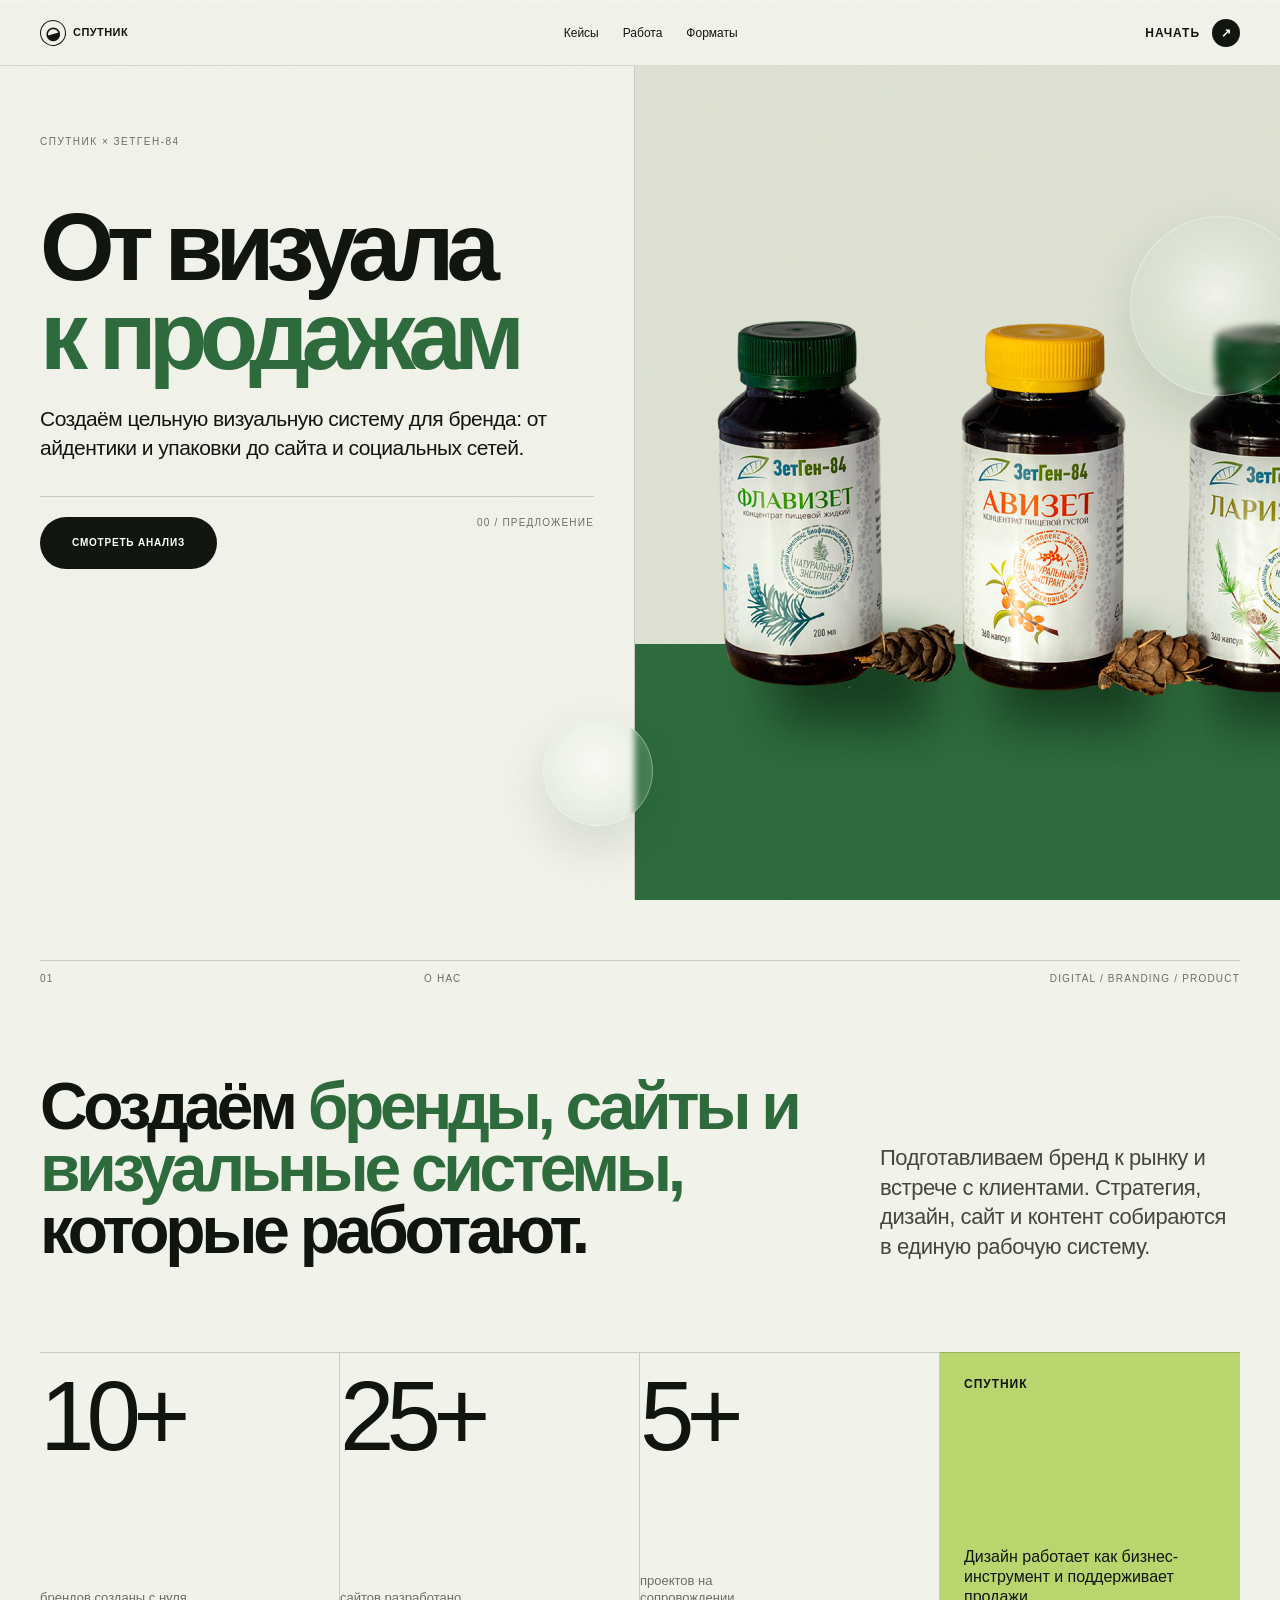
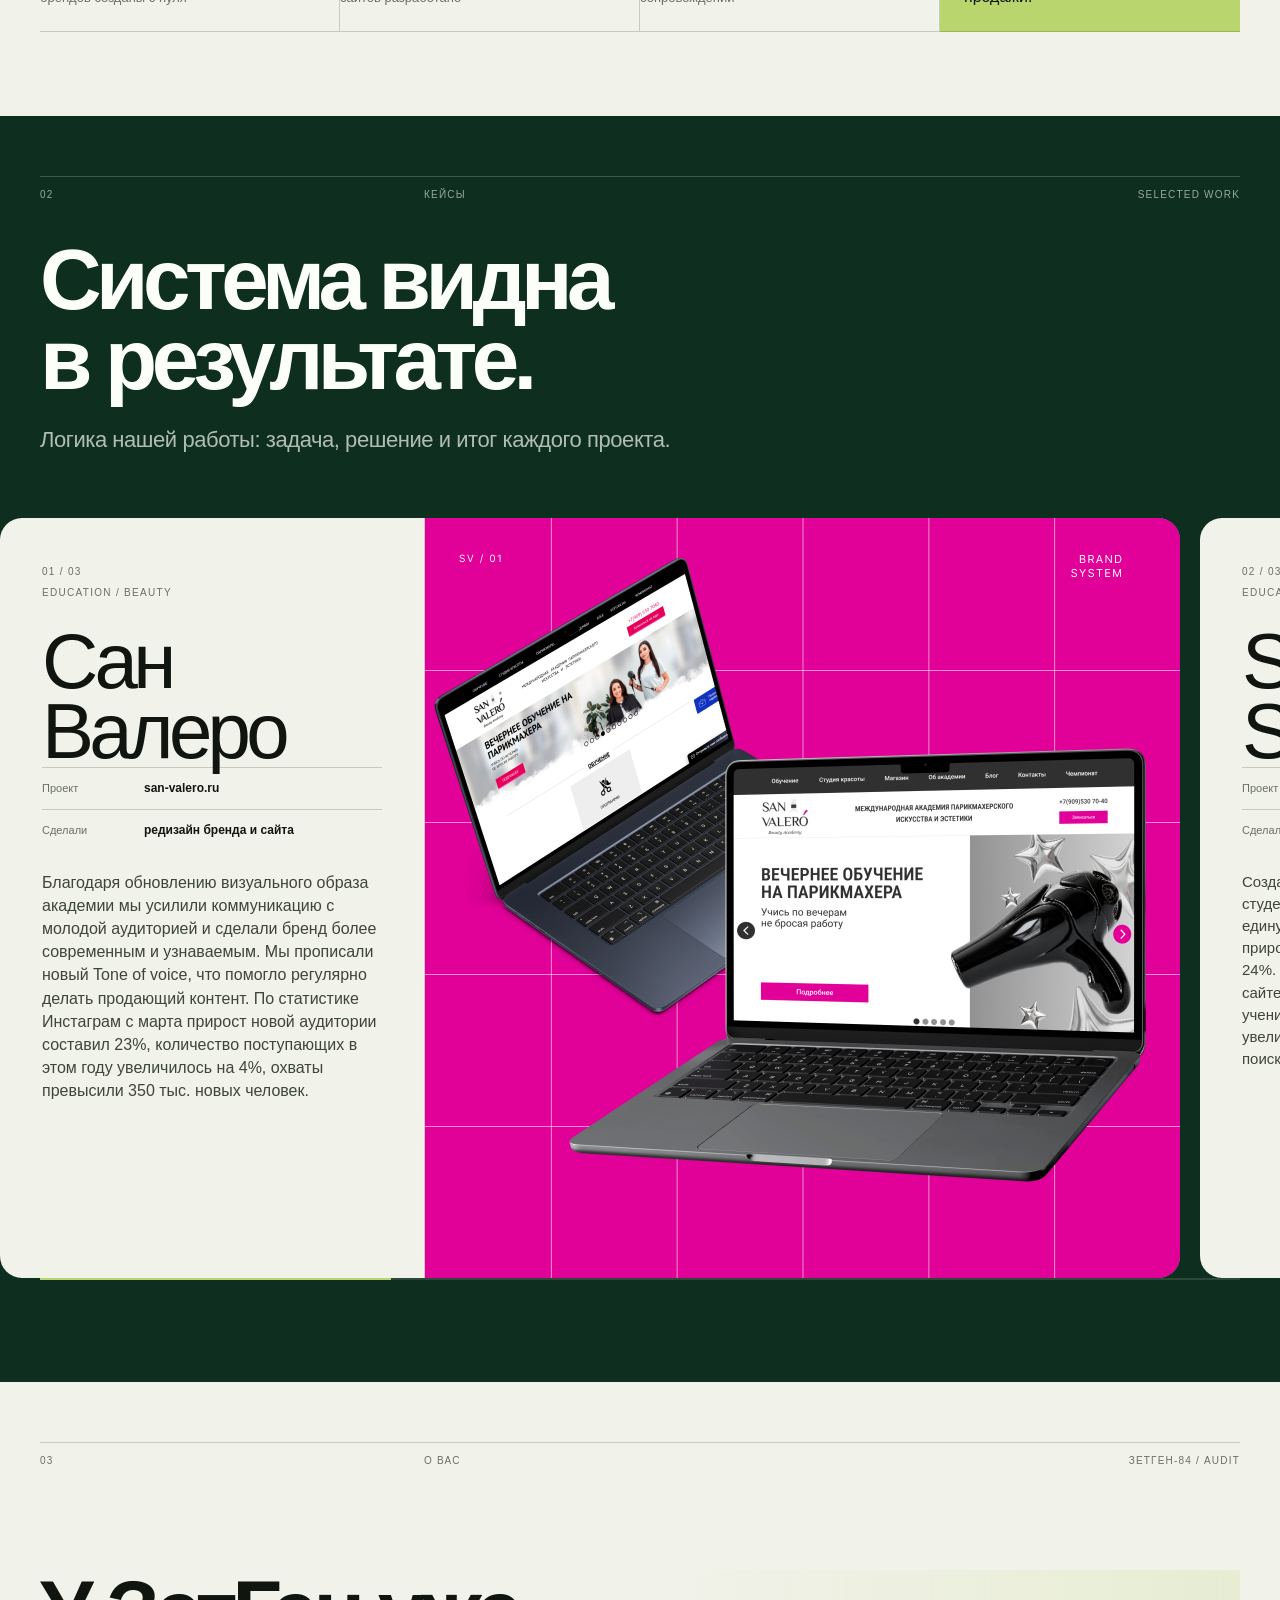
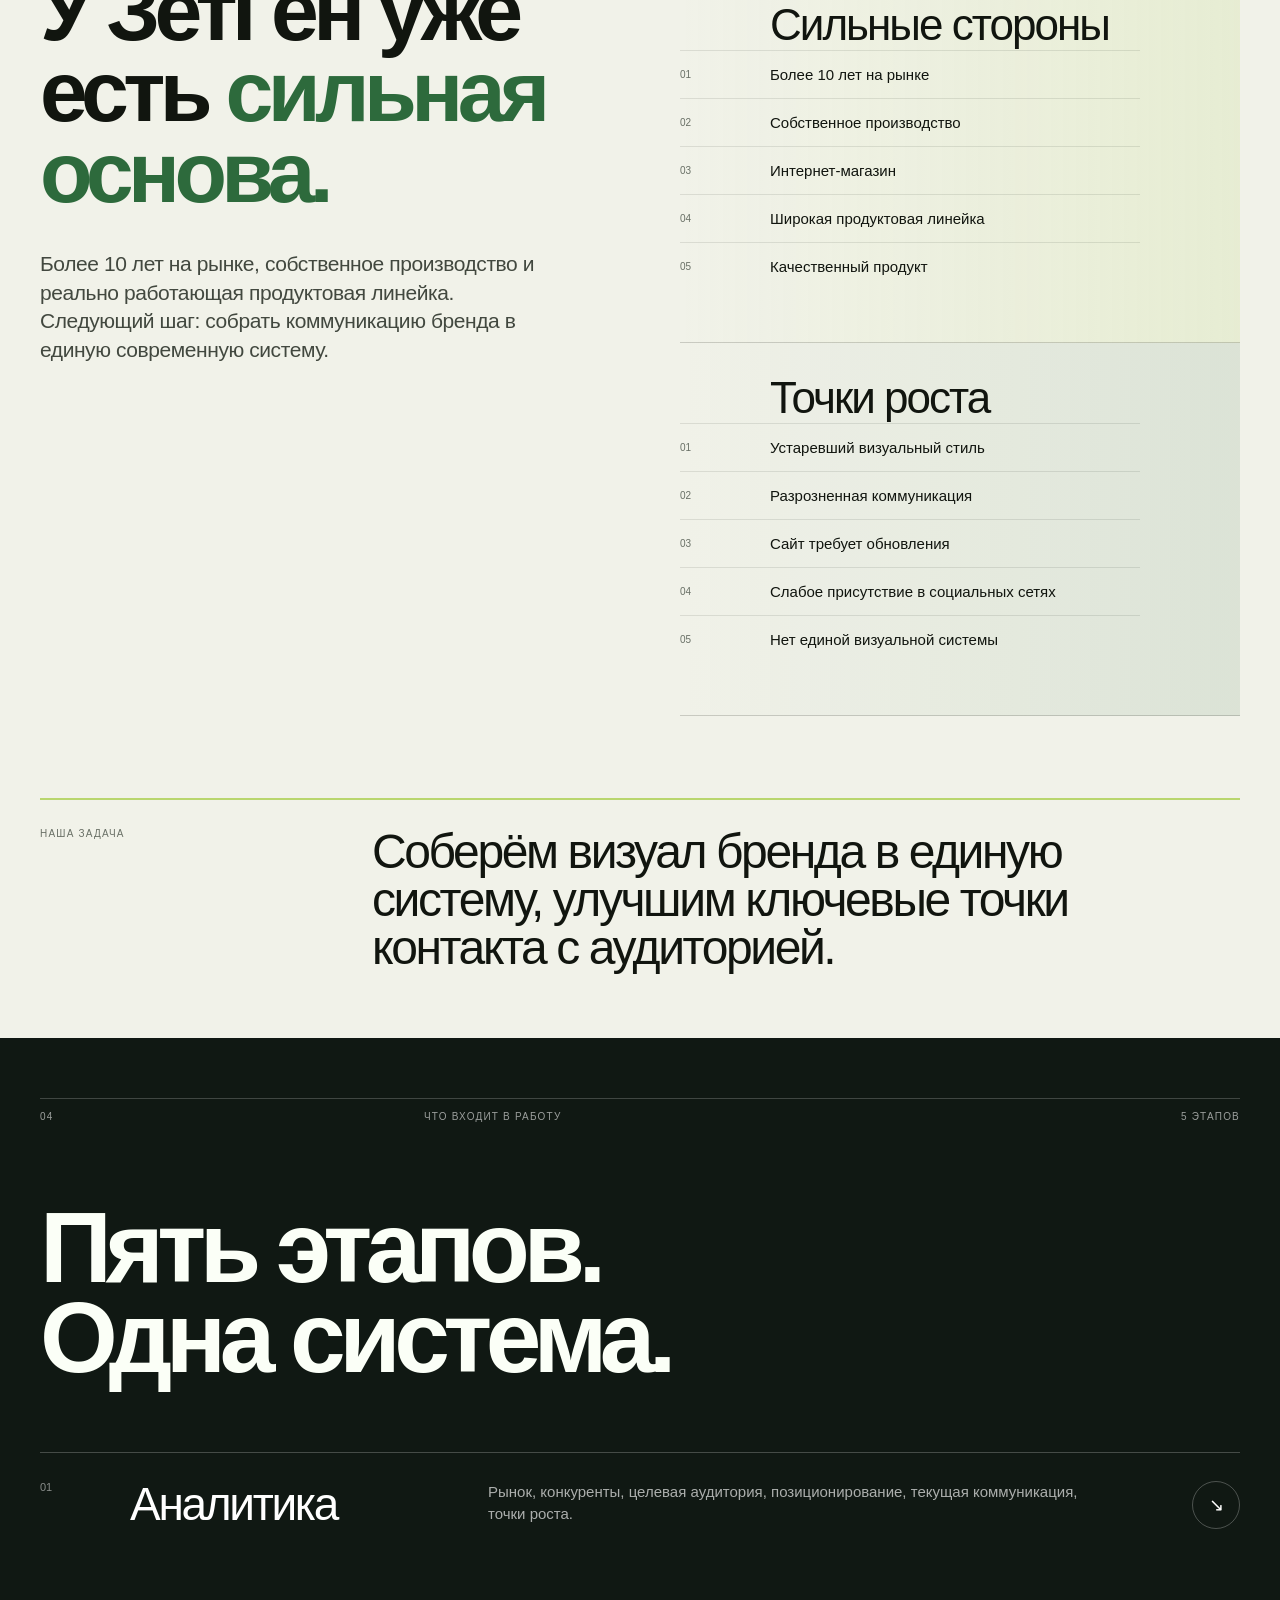
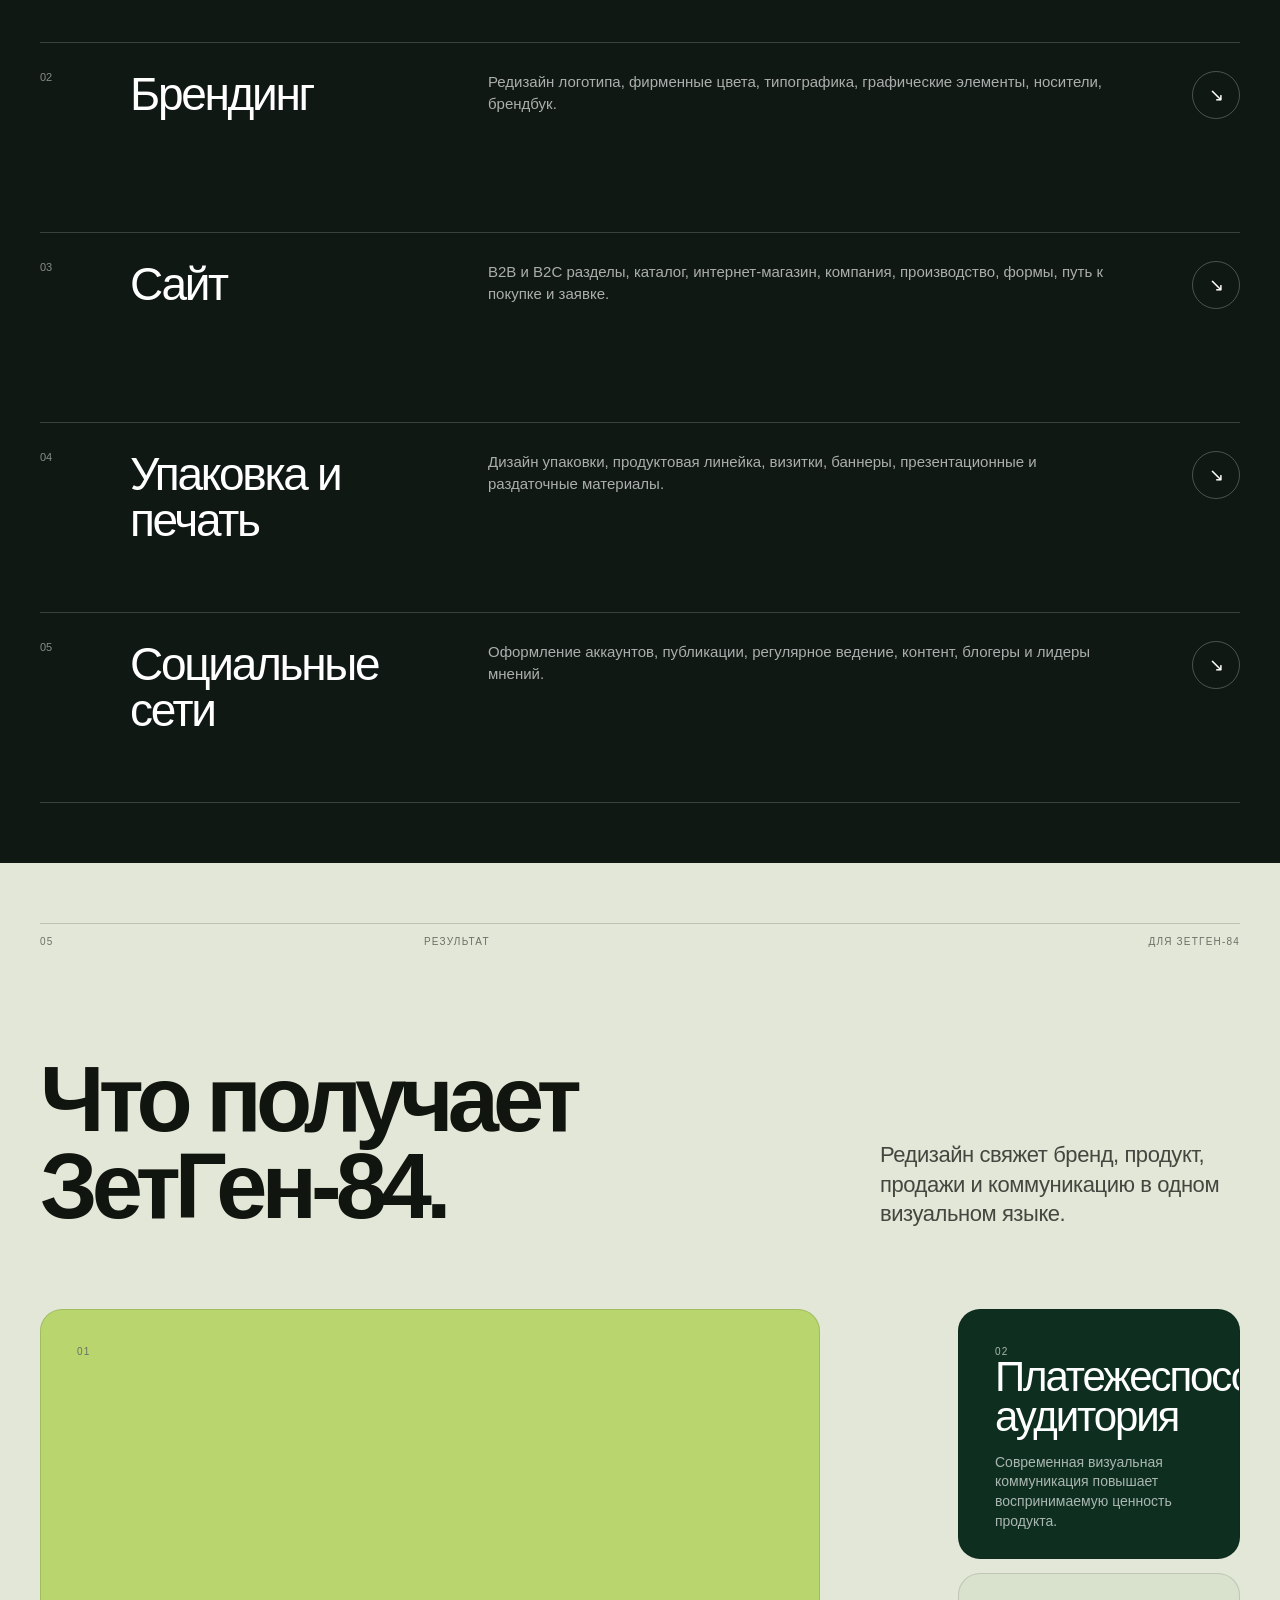
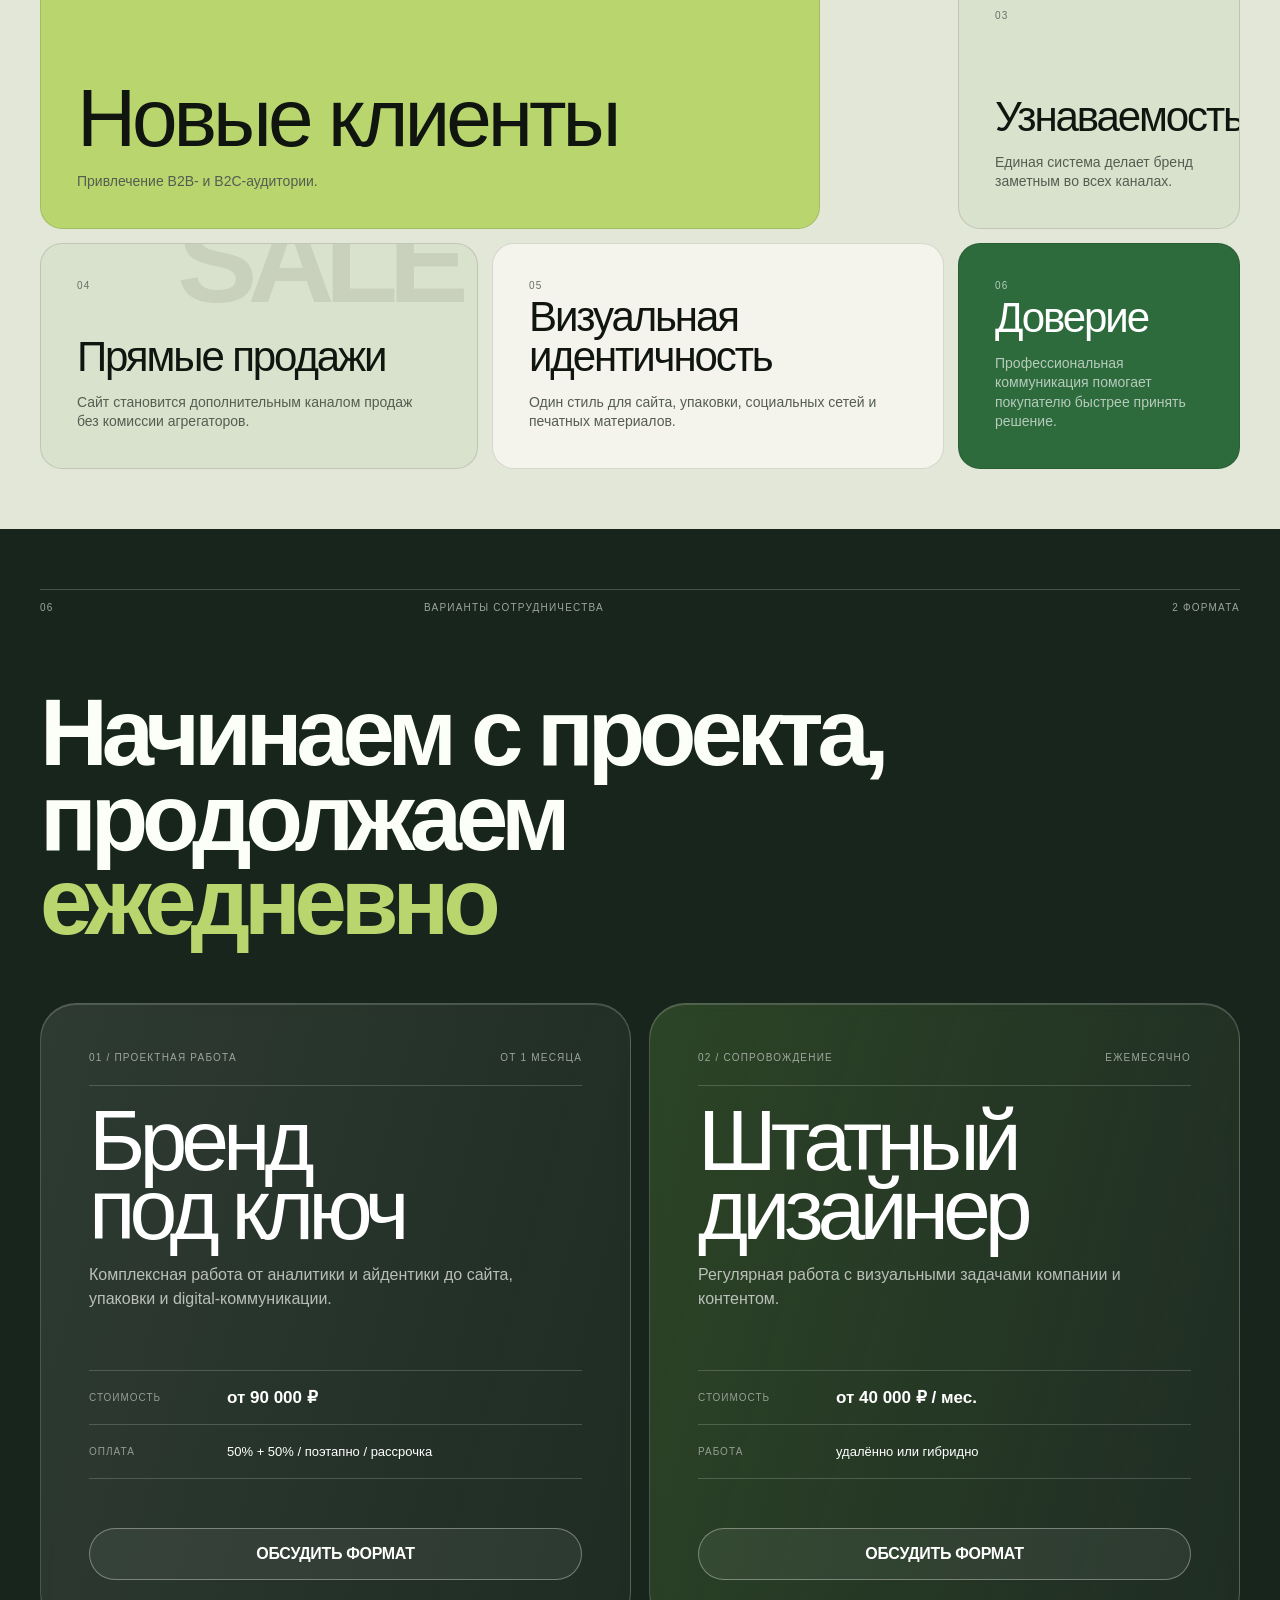
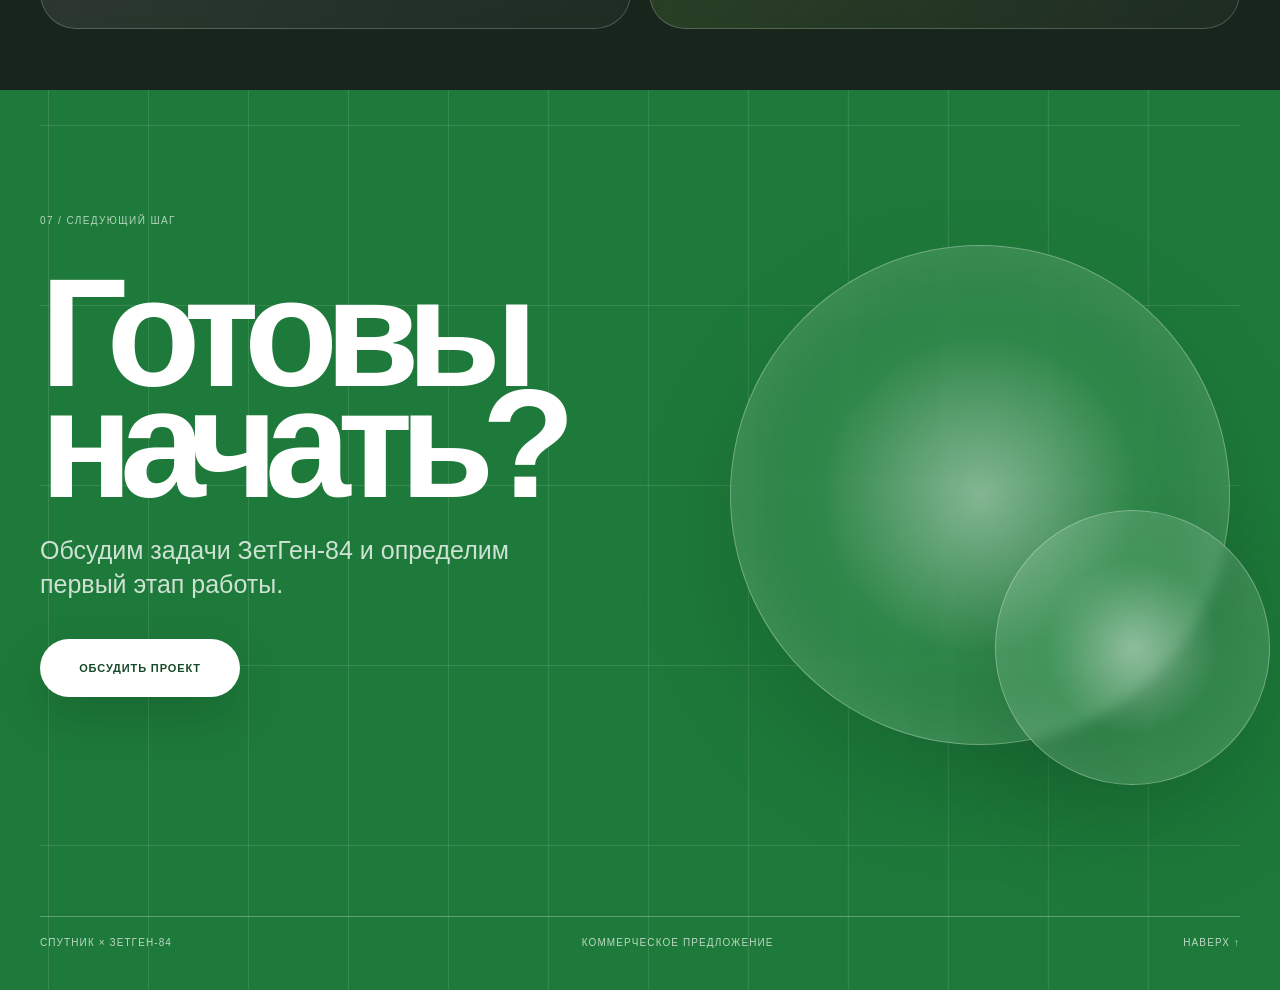
==== commit 28db1214: "Match San Valero and hero to Figma exactly" ====
--- a/final/index.html
+++ b/final/index.html
@@ -9,7 +9,7 @@
   <link rel="preconnect" href="https://fonts.googleapis.com">
   <link rel="preconnect" href="https://fonts.gstatic.com" crossorigin>
   <link href="https://fonts.googleapis.com/css2?family=Inter:wght@400;500;600;700&display=swap" rel="stylesheet">
-  <link rel="preload" as="image" href="../assets/zetgen-products-clean-ru.png">
+  <link rel="preload" as="image" href="assets/figma-exact/hero-product.png">
   <link rel="stylesheet" href="styles.css">
   <link rel="stylesheet" href="mobile.css?v=20260815-2">
 </head>
@@ -45,9 +45,8 @@
         </div>
       </div>
 
-      <figure class="hero-product reveal">
-        <div class="hero-green-base"></div>
-        <img src="../assets/zetgen-products-clean-ru.png" alt="Продукция ЗетГен-84" width="1537" height="1023" fetchpriority="high" decoding="async">
+      <figure class="hero-product hero-product-figma reveal">
+        <img class="hero-product-exact" src="assets/figma-exact/hero-product.png" alt="Продукция ЗетГен-84" width="805" height="834" fetchpriority="high" decoding="async">
       </figure>
       <div class="glass-orbit orbit-a" aria-hidden="true"></div>
       <div class="glass-orbit orbit-b" aria-hidden="true"></div>
--- a/final/styles.css
+++ b/final/styles.css
@@ -256,3 +256,38 @@
 @media (max-width:430px){
   .hero-product{min-height:390px}.case-card{flex-basis:91vw}.case-rail{height:560px}.case-card{height:540px;grid-template-rows:58% 42%}.metrics{grid-template-columns:repeat(2,1fr)}.metric{height:170px}.metric strong{font-size:58px}.bento{grid-template-columns:1fr 1fr}.benefit{min-height:160px;padding:17px}.benefit h3{font-size:22px}.benefit-large{min-height:235px}.benefit-large h3{font-size:42px}
 }
+
+
+/* Exact Figma sync: Hero 6:19 + San Valero 15:277 */
+.hero{
+  height:834px;
+  min-height:834px;
+  margin-bottom:0;
+  grid-template-columns:635px 805px;
+}
+.hero-copy{
+  height:834px;
+  min-height:834px;
+}
+.hero-title span+span{margin-top:10px}
+.hero-product-figma{
+  height:834px;
+  min-height:834px;
+  background:#dde1d2;
+}
+.hero-product-figma::before,.hero-product-figma::after{display:none}
+.hero-product-figma .hero-product-exact{
+  position:absolute;
+  inset:0;
+  z-index:1;
+  display:block;
+  width:100%;
+  height:100%;
+  max-width:none;
+  object-fit:fill;
+  transform:none;
+  filter:none;
+}
+.orbit-a{top:150px}
+.about{margin-top:0}
+.case-card:first-child .case-copy>p{font-size:16px;line-height:1.45}
--- a/final/mobile.css
+++ b/final/mobile.css
@@ -459,3 +459,15 @@
   .format-card { padding-left: 20px; padding-right: 20px; }
   .final-copy h2 { font-size: 76px; }
 }
+
+
+/* Exact Figma assets, responsive without extra Hero bottom gap. */
+@media (max-width: 820px) {
+  .hero { height:auto; min-height:0; grid-template-columns:1fr; margin-bottom:0; }
+  .hero-copy { height:auto; min-height:0; padding-bottom:0; }
+  .hero-title span + span { margin-top:.15em; }
+  .hero-product-figma { height:clamp(360px, 103.6vw, 500px); min-height:0; }
+  .hero-product-figma .hero-product-exact { object-fit:fill; }
+  .orbit-a { top:auto; }
+  .poster-san.case-original .case-exact-export { object-fit:cover; }
+}
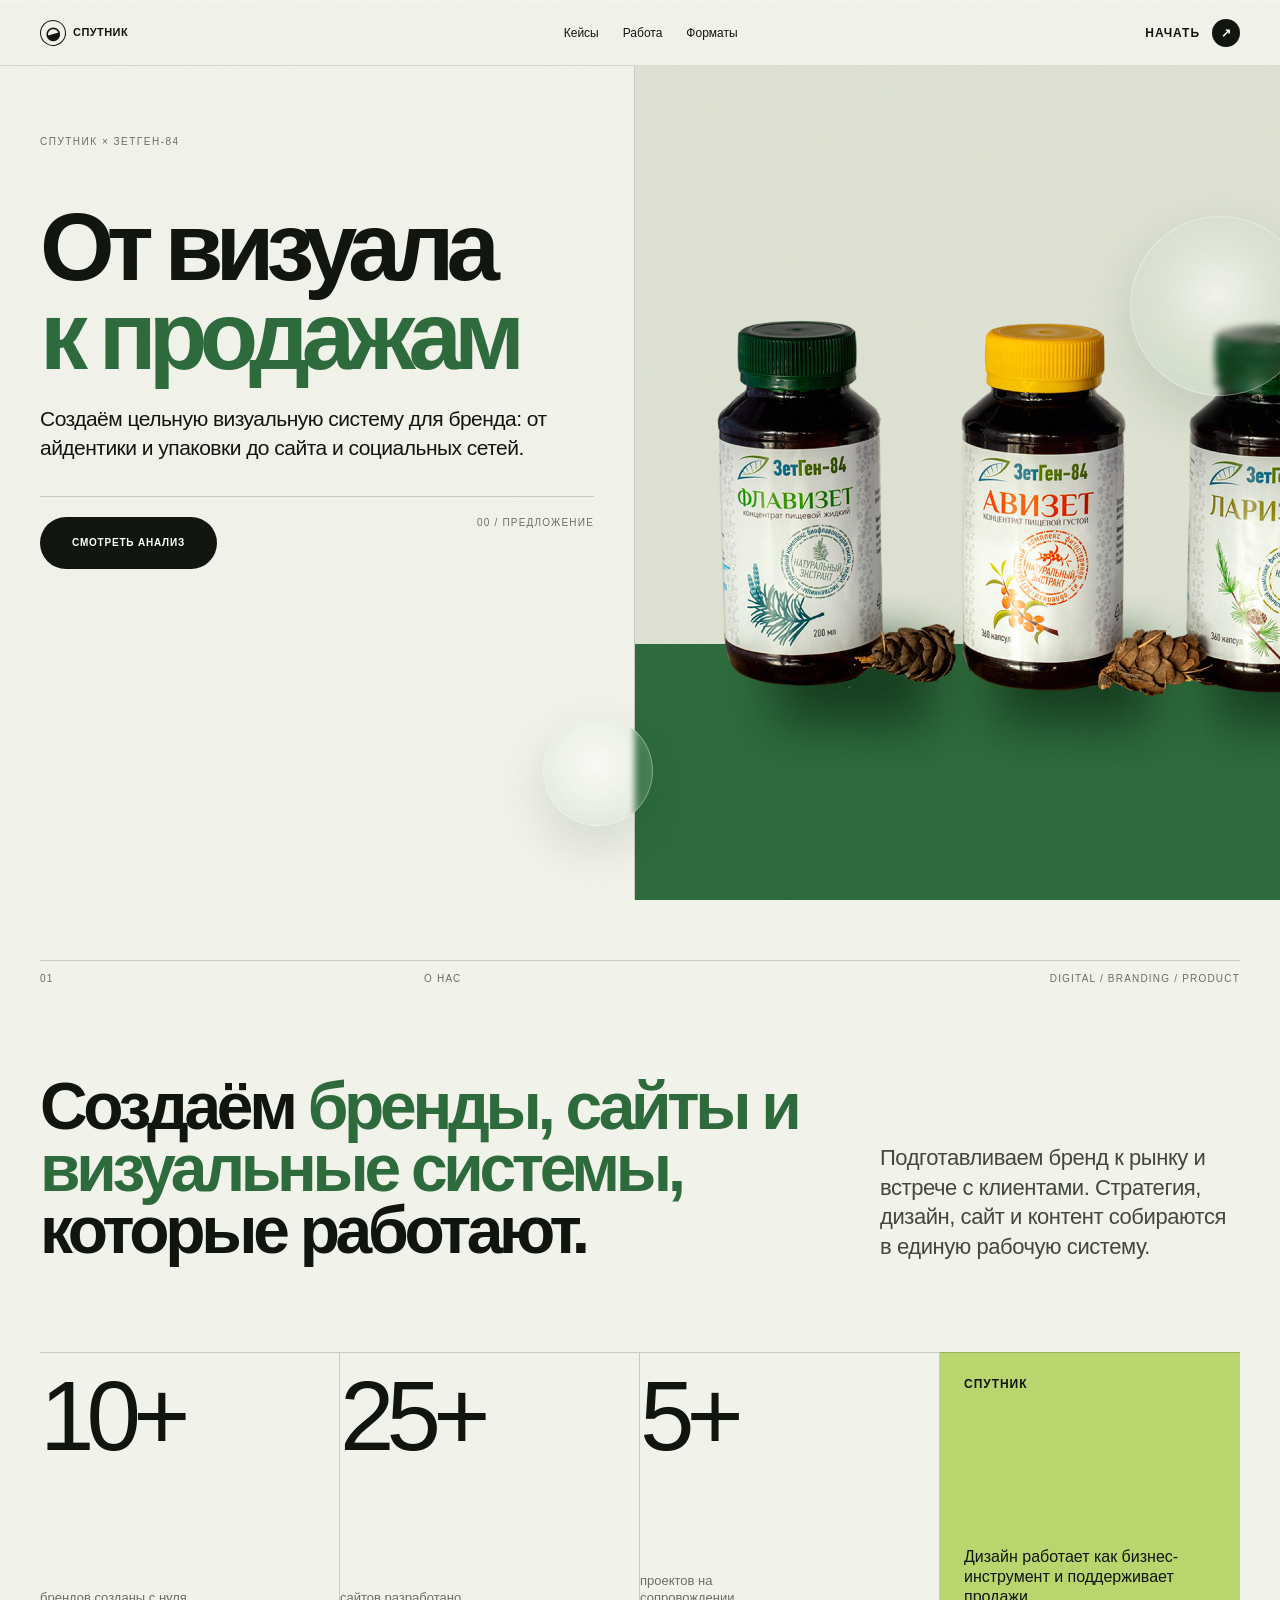
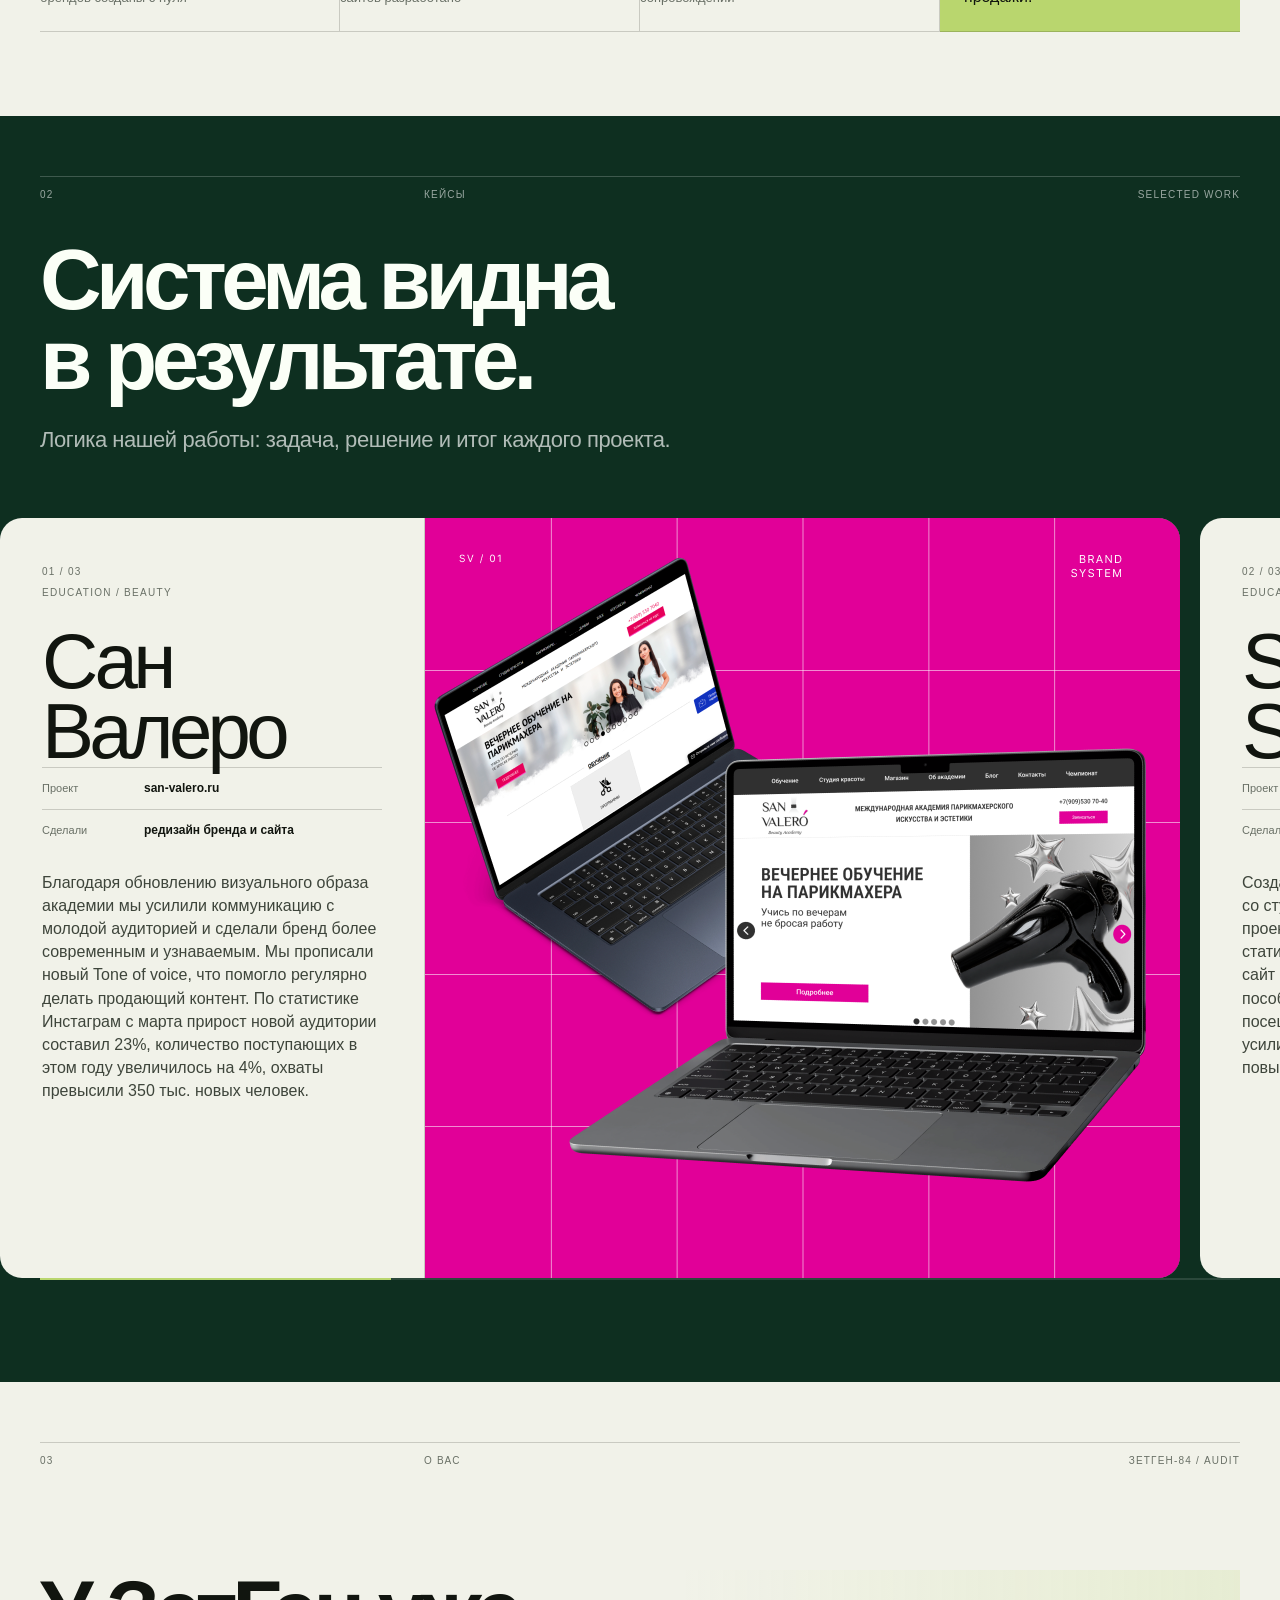
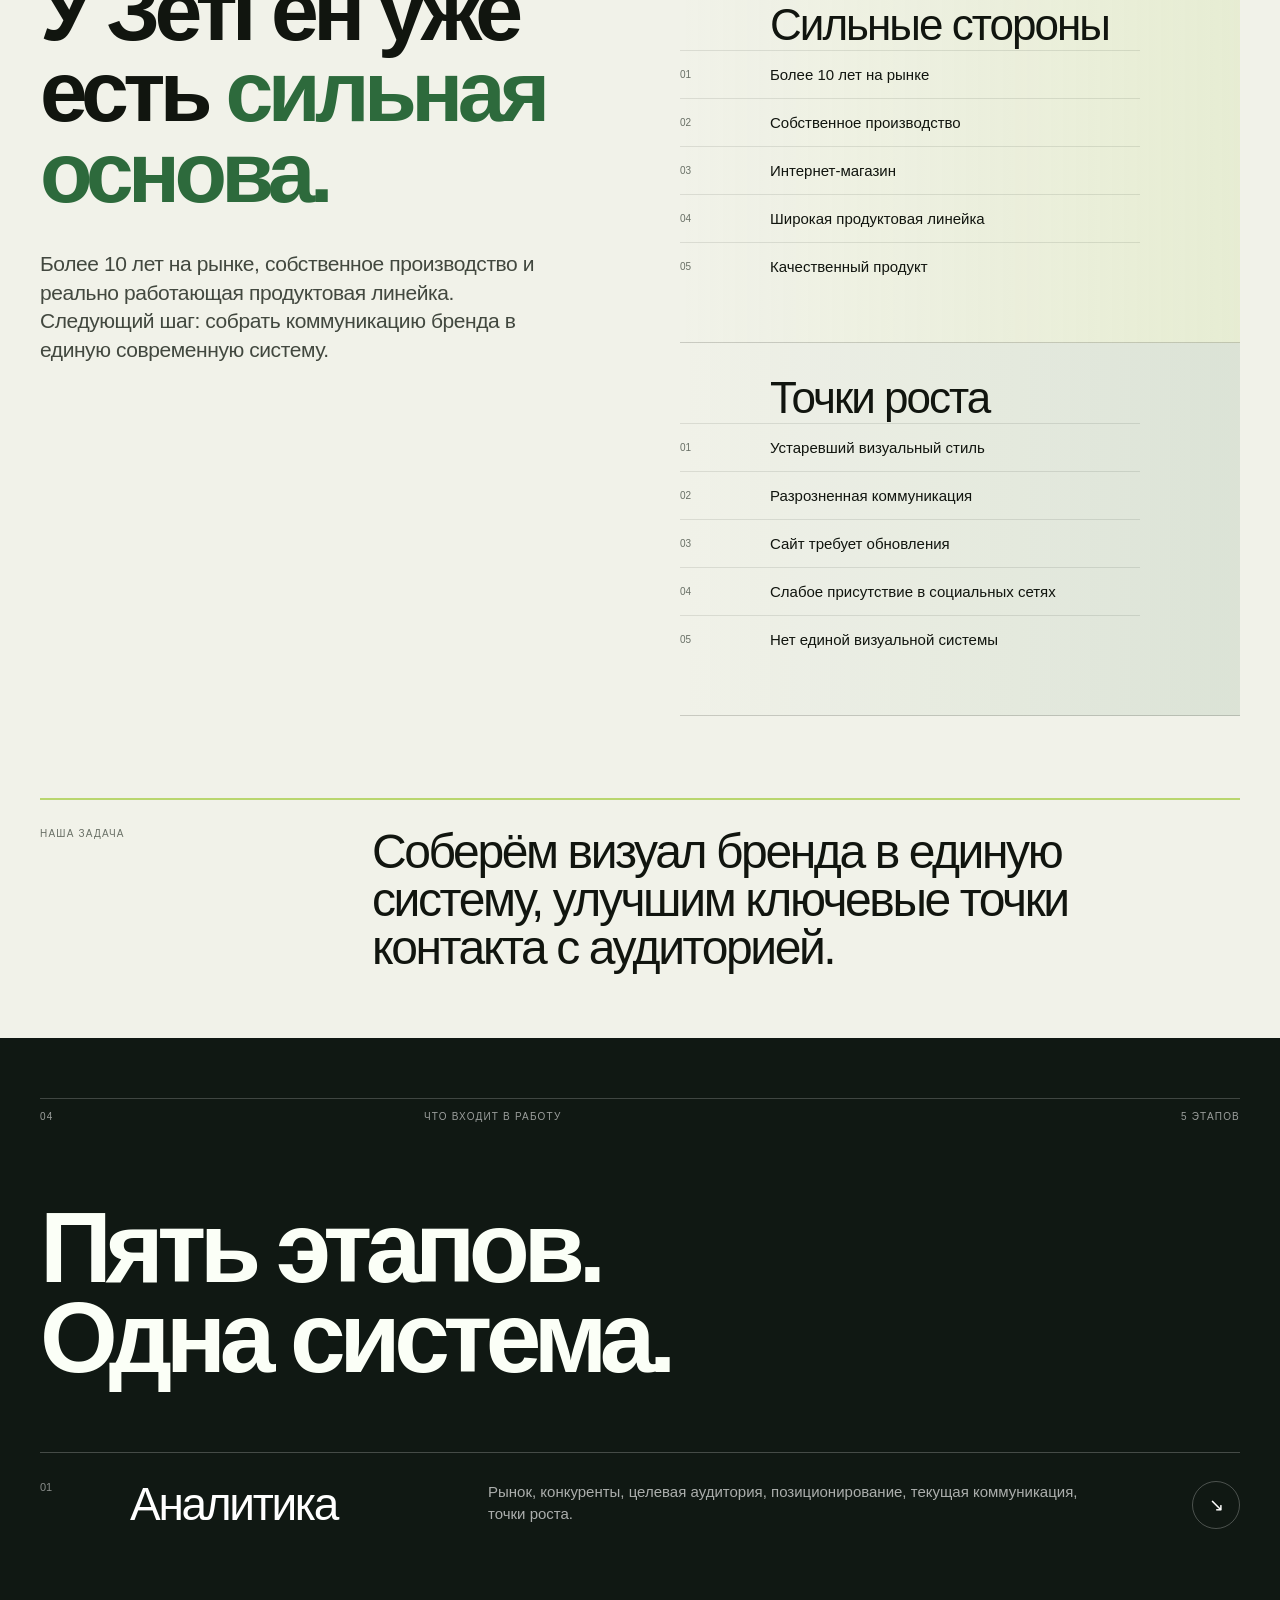
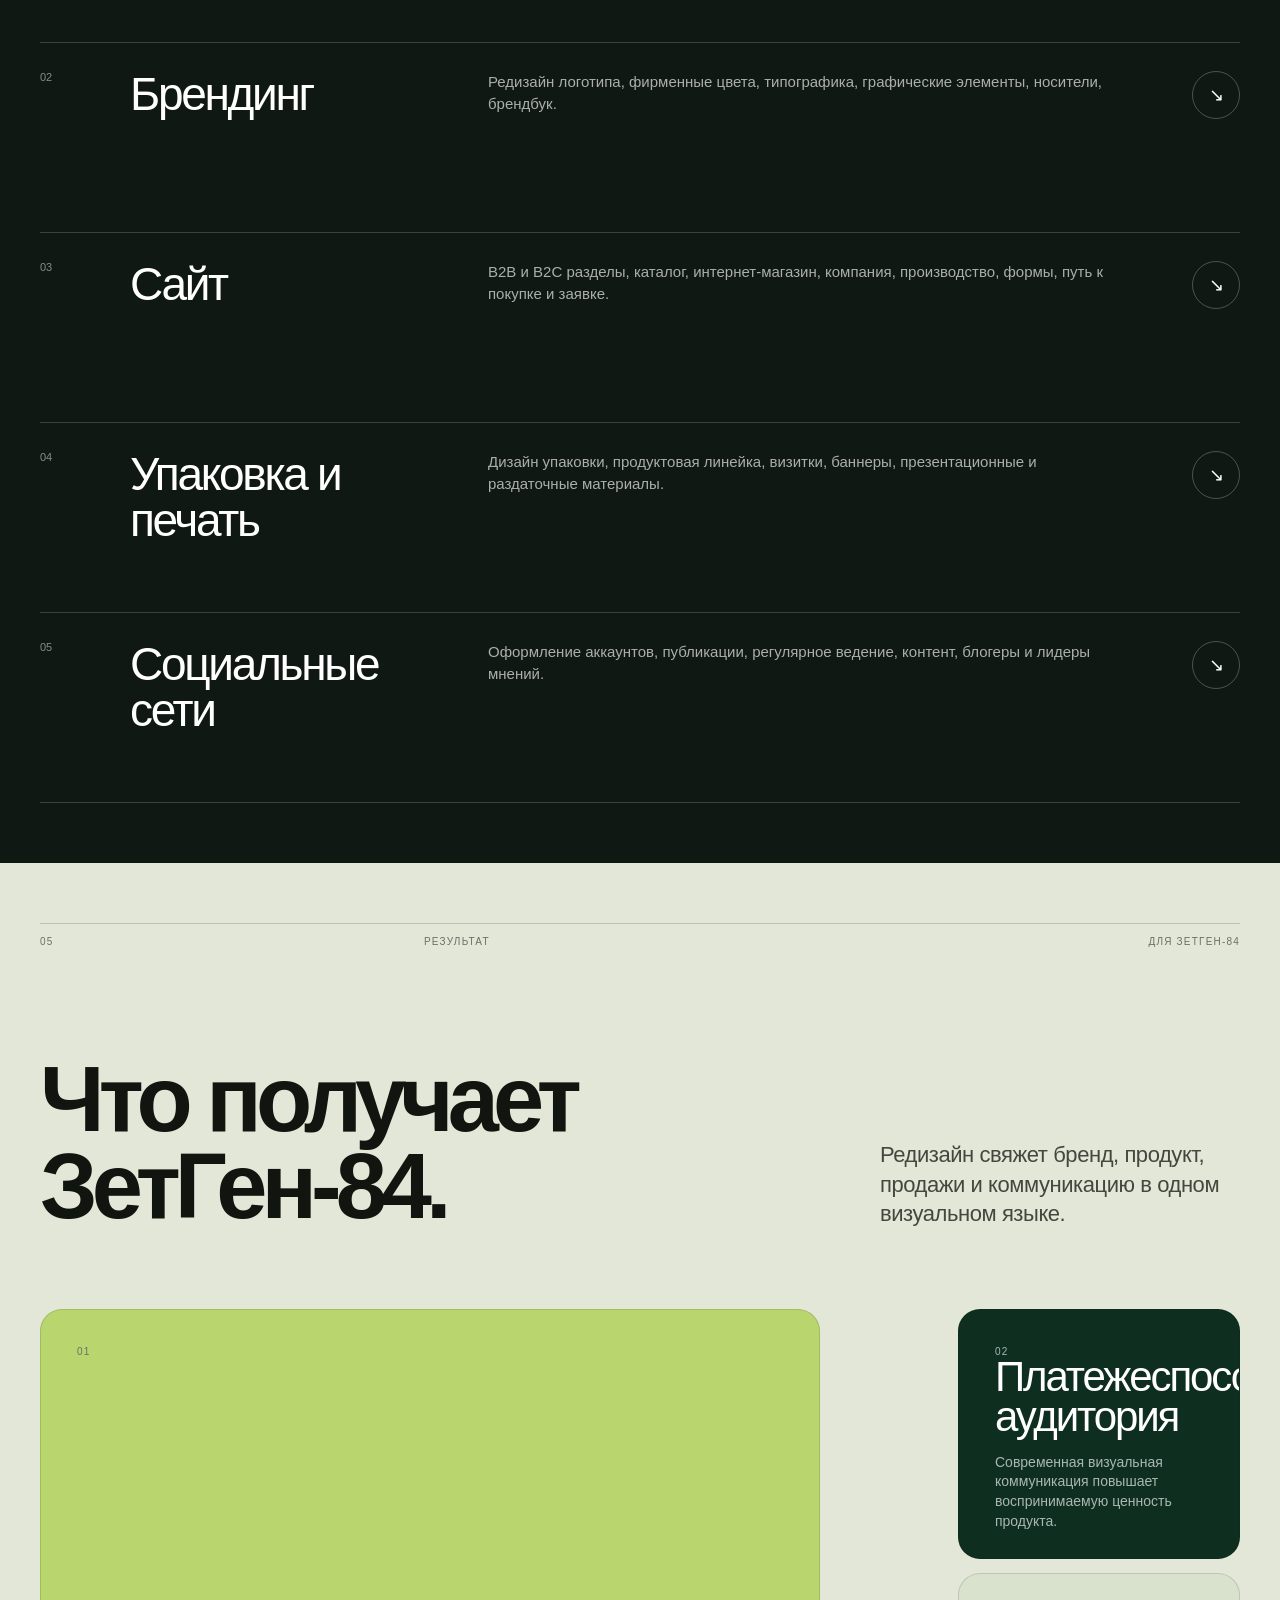
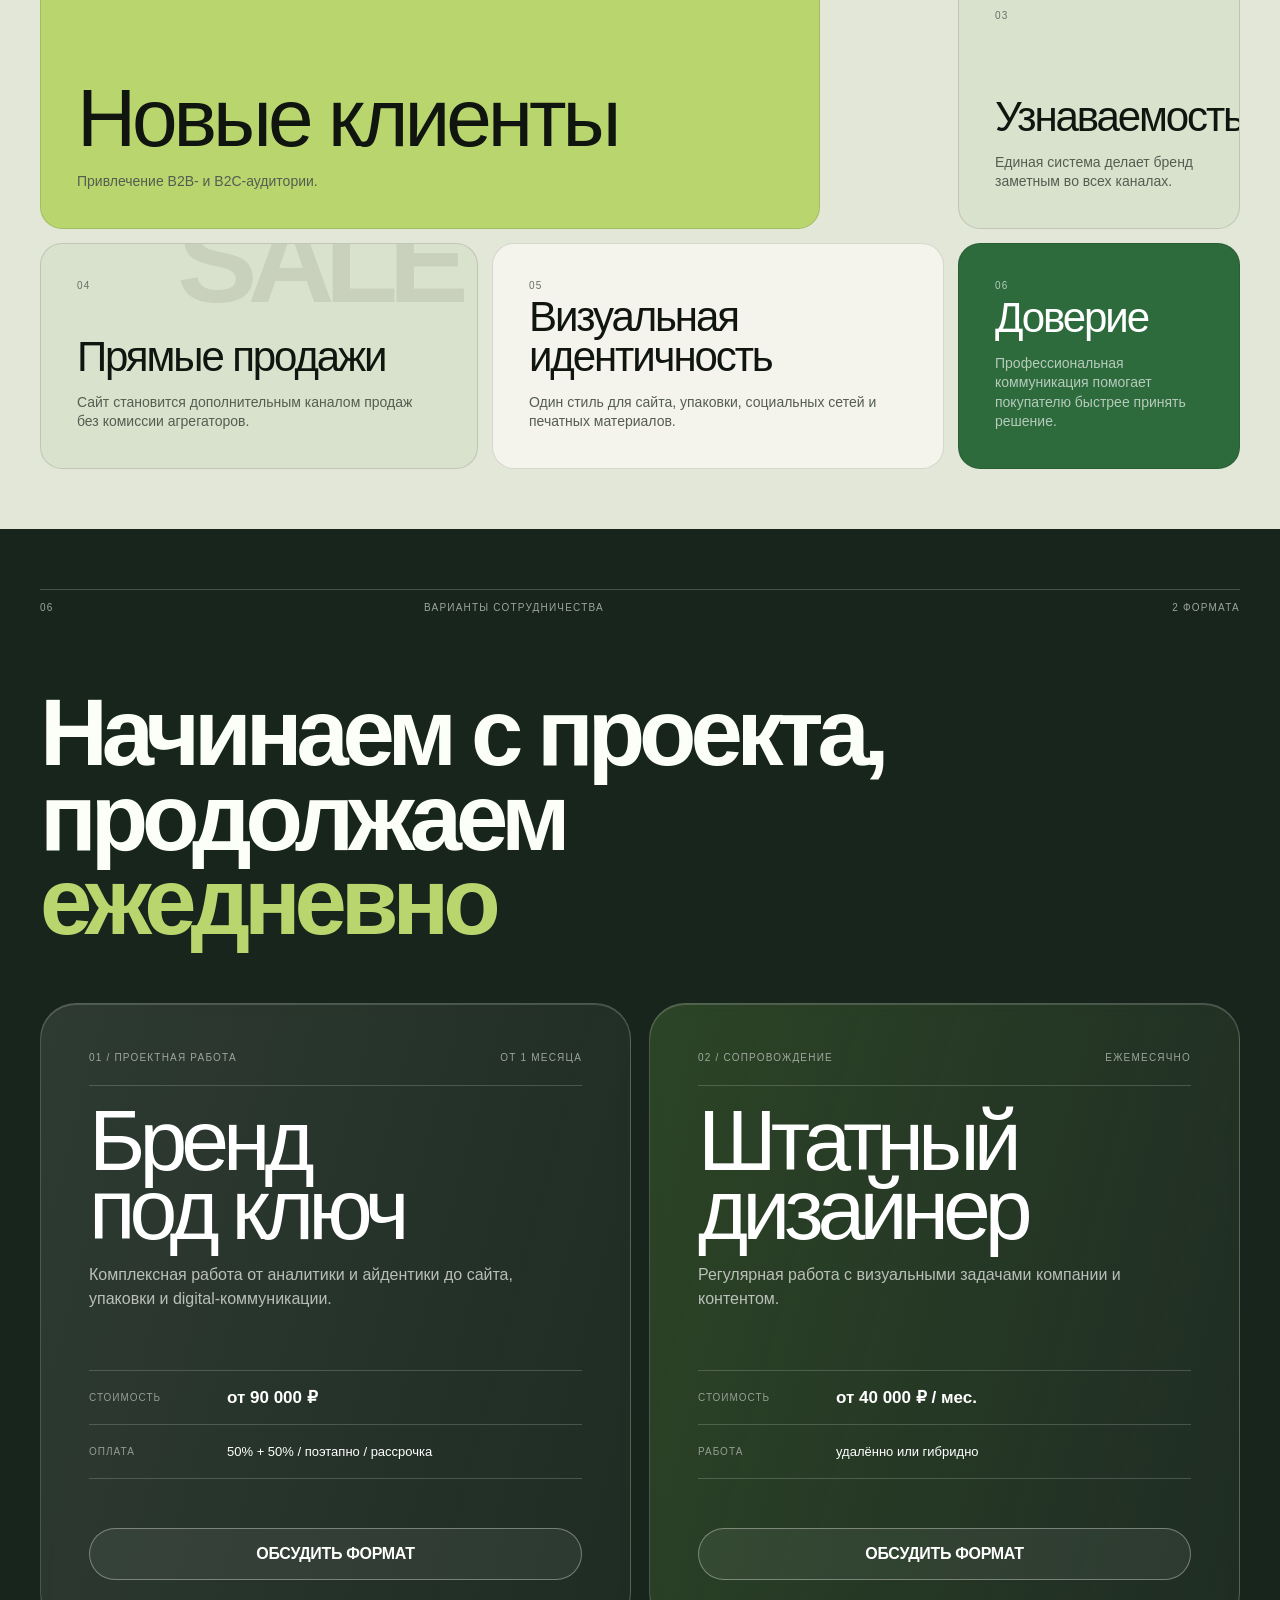
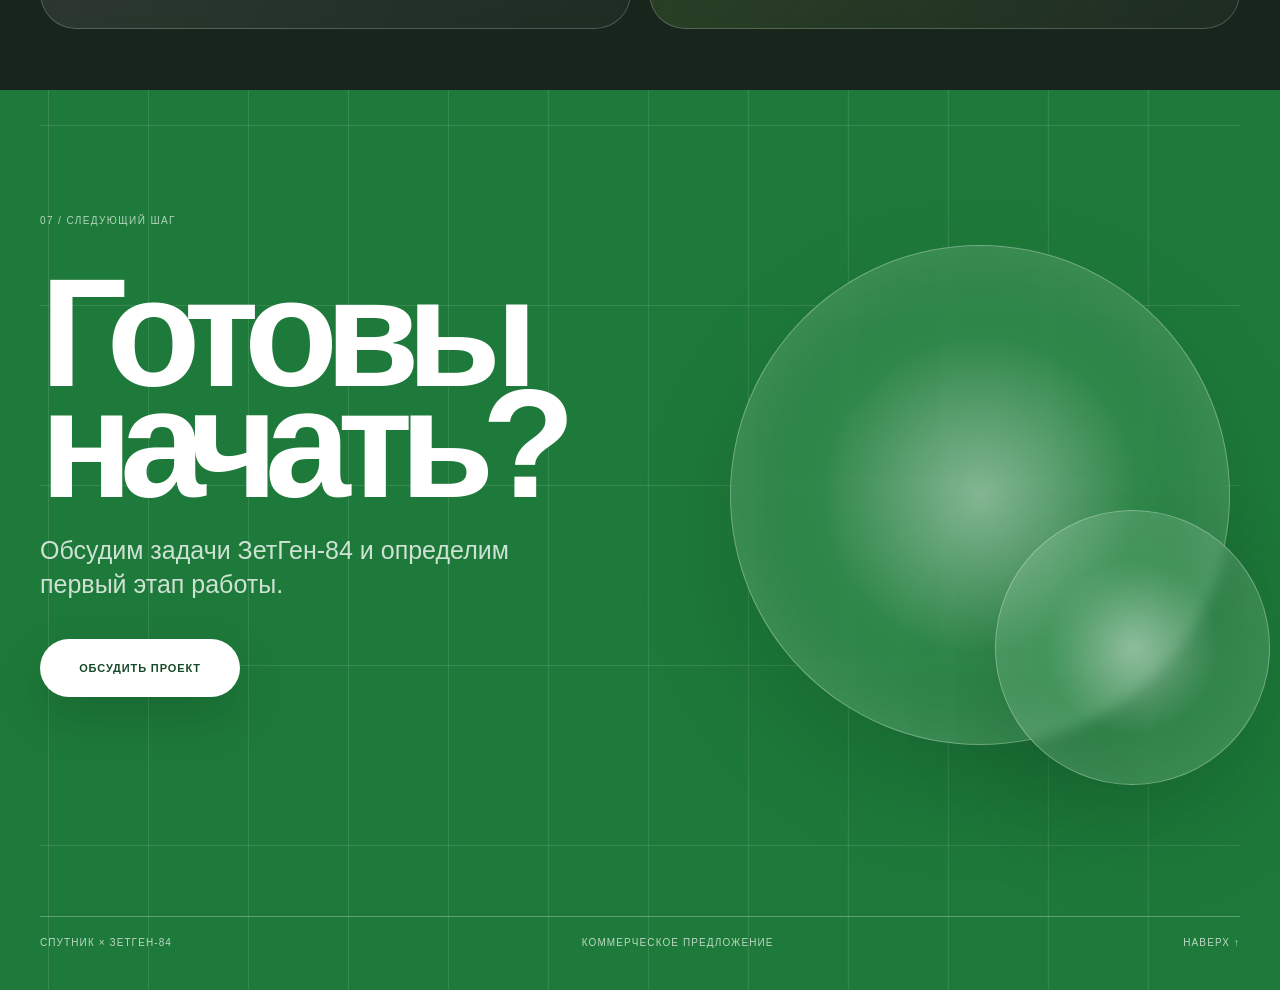
==== commit 0bbc1a52: "Add floating scope hover and unify case typography" ====
--- a/final/index.html
+++ b/final/index.html
@@ -10,7 +10,7 @@
   <link rel="preconnect" href="https://fonts.gstatic.com" crossorigin>
   <link href="https://fonts.googleapis.com/css2?family=Inter:wght@400;500;600;700&display=swap" rel="stylesheet">
   <link rel="preload" as="image" href="assets/figma-exact/hero-product.png">
-  <link rel="stylesheet" href="styles.css">
+  <link rel="stylesheet" href="styles.css?v=20260817-3">
   <link rel="stylesheet" href="mobile.css?v=20260815-2">
 </head>
 <body>
--- a/final/styles.css
+++ b/final/styles.css
@@ -291,3 +291,83 @@
 .orbit-a{top:150px}
 .about{margin-top:0}
 .case-card:first-child .case-copy>p{font-size:16px;line-height:1.45}
+/* 2026-08-17 — Scope floating hover + unified case typography */
+.case-card:nth-child(2) .case-copy,
+.case-card:nth-child(3) .case-copy{
+  font-family:"Inter",Arial,sans-serif;
+}
+.case-card:nth-child(2) .case-copy h3,
+.case-card:nth-child(3) .case-copy h3{
+  font-size:78px;
+  line-height:.9;
+  font-weight:500;
+  letter-spacing:-.06em;
+}
+.case-card:nth-child(2) .case-copy>p,
+.case-card:nth-child(3) .case-copy>p{
+  font-size:16px;
+  line-height:1.45;
+}
+
+.scope-row{
+  position:relative;
+  isolation:isolate;
+  will-change:transform;
+}
+.scope-row::before{
+  content:"";
+  position:absolute;
+  z-index:-1;
+  inset:10px -14px;
+  border:1px solid rgba(255,255,255,.09);
+  border-radius:22px;
+  background:linear-gradient(105deg,rgba(255,255,255,.065),rgba(255,255,255,.018));
+  box-shadow:0 18px 48px rgba(0,0,0,0);
+  opacity:0;
+  transform:scale(.985);
+  transition:opacity .32s ease,transform .32s cubic-bezier(.2,.75,.2,1),box-shadow .32s ease;
+  pointer-events:none;
+}
+.scope-row h3,
+.scope-row p{
+  transition:transform .35s cubic-bezier(.2,.75,.2,1),color .3s ease;
+}
+
+@keyframes scope-row-float{
+  0%,100%{transform:translate3d(0,-5px,0)}
+  50%{transform:translate3d(0,-11px,0)}
+}
+
+@media (hover:hover) and (pointer:fine){
+  .scope-row:hover{
+    z-index:3;
+    animation:scope-row-float 2.15s ease-in-out infinite;
+  }
+  .scope-row:hover::before{
+    opacity:1;
+    transform:scale(1);
+    box-shadow:0 22px 54px rgba(0,0,0,.2),inset 0 1px rgba(255,255,255,.08);
+  }
+  .scope-row:hover h3{transform:translateX(8px)}
+  .scope-row:hover p{transform:translateX(5px);color:rgba(255,255,255,.82)}
+  .scope-row:hover i{
+    transform:translate3d(0,-4px,0) rotate(-45deg);
+    background:rgba(255,255,255,.1);
+    border-color:rgba(255,255,255,.42);
+  }
+}
+
+@media (max-width:820px){
+  .case-card:nth-child(2) .case-copy h3,
+  .case-card:nth-child(3) .case-copy h3{
+    font-size:clamp(44px,13vw,58px);
+    line-height:.88;
+    letter-spacing:-.058em;
+  }
+  .case-card:nth-child(2) .case-copy>p,
+  .case-card:nth-child(3) .case-copy>p{
+    font-size:11.5px;
+    line-height:1.48;
+  }
+  .scope-row::before{display:none}
+}
